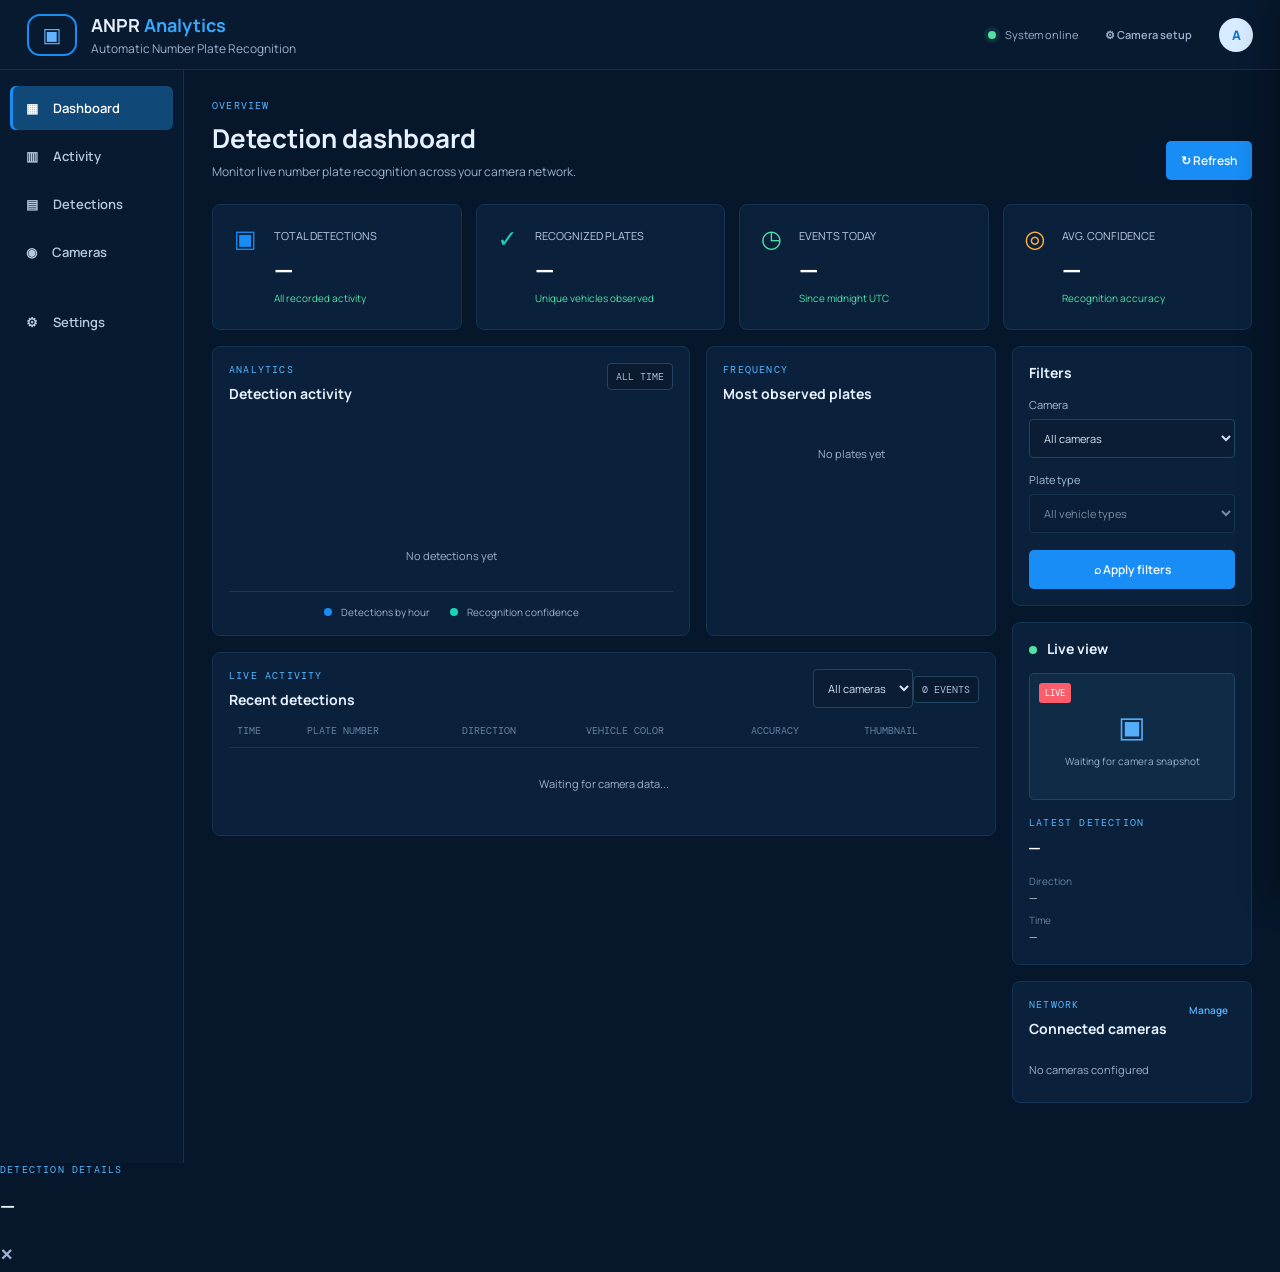
==== addon/index.html @ 755a9836 "Show detection details in event modal" ====
<!doctype html><html lang="en"><head><meta charset="utf-8"><meta name="viewport" content="width=device-width,initial-scale=1"><title>ANPR Analytics</title><link rel="stylesheet" href="./styles.css"></head><body><header><div class="brand"><span class="mark">▣</span><div><strong>ANPR <b>Analytics</b></strong><small>Automatic Number Plate Recognition</small></div></div><div class="header-actions"><span class="live"><i></i> System online</span><button class="icon-button" id="camera-settings" title="Manage cameras">⚙ <span>Camera setup</span></button><span class="avatar">A</span></div></header><div class="app-layout"><nav class="sidebar"><a class="nav-item active" href="#overview">▦ <span>Dashboard</span></a><a class="nav-item" href="#activity">▥ <span>Activity</span></a><a class="nav-item" href="#detections">▤ <span>Detections</span></a><a class="nav-item" href="#cameras">◉ <span>Cameras</span></a><button class="nav-item settings-link" id="camera-settings-side">⚙ <span>Settings</span></button></nav><main><section class="title-row" id="overview"><div><p class="eyebrow">OVERVIEW</p><h1>Detection dashboard</h1><p class="sub">Monitor live number plate recognition across your camera network.</p></div><button id="refresh">↻ Refresh</button></section><section class="stats"><div class="stat"><span class="stat-icon blue">▣</span><div><small>TOTAL DETECTIONS</small><b id="total">—</b><em>All recorded activity</em></div></div><div class="stat"><span class="stat-icon teal">✓</span><div><small>RECOGNIZED PLATES</small><b id="unique">—</b><em>Unique vehicles observed</em></div></div><div class="stat"><span class="stat-icon lime">◷</span><div><small>EVENTS TODAY</small><b id="today">—</b><em>Since midnight UTC</em></div></div><div class="stat"><span class="stat-icon orange">◎</span><div><small>AVG. CONFIDENCE</small><b id="confidence">—</b><em>Recognition accuracy</em></div></div></section><div class="content-grid"><div class="main-column"><section class="panel trend" id="activity"><div class="panel-head"><div><p class="eyebrow">ANALYTICS</p><h2>Detection activity</h2></div><span class="period">ALL TIME</span></div><div id="chart" class="chart"><div class="empty">No detections yet</div></div><div class="chart-key"><span><i class="dot blue"></i> Detections by hour</span><span><i class="dot teal"></i> Recognition confidence</span></div></section><section class="panel frequency"><div class="panel-head"><div><p class="eyebrow">FREQUENCY</p><h2>Most observed plates</h2></div></div><div id="top" class="top-list"><div class="empty">No plates yet</div></div></section><section class="panel events" id="detections"><div class="panel-head"><div><p class="eyebrow">LIVE ACTIVITY</p><h2>Recent detections</h2></div><div class="feed-tools"><select id="camera-filter"><option value="">All cameras</option></select><span id="event-count" class="period">0 EVENTS</span></div></div><div class="table-wrap"><table><thead><tr><th>TIME</th><th>PLATE NUMBER</th><th>DIRECTION</th><th>VEHICLE COLOR</th><th>ACCURACY</th><th>THUMBNAIL</th></tr></thead><tbody id="events"><tr><td colspan="6" class="empty">Waiting for camera data...</td></tr></tbody></table></div></section></div><aside class="right-rail"><section class="panel filters"><div class="panel-head"><h2>Filters</h2></div><label>Camera<select id="camera-filter-side"><option value="">All cameras</option></select></label><label>Plate type<select disabled><option>All vehicle types</option></select></label><button id="apply-filters">⌕ Apply filters</button></section><section class="panel live-view"><div class="panel-head"><h2><i class="dot lime"></i> Live view</h2></div><div class="camera-preview"><span>LIVE</span><div class="camera-preview-icon">▣</div><p>Waiting for camera snapshot</p></div><div class="last-event"><p class="eyebrow">LATEST DETECTION</p><b id="latest-plate">—</b><dl><div><dt>Direction</dt><dd id="latest-camera">—</dd></div><div><dt>Time</dt><dd id="latest-time">—</dd></div></dl></div></section><section class="panel network" id="cameras"><div class="panel-head"><div><p class="eyebrow">NETWORK</p><h2>Connected cameras</h2></div><button class="small-action" id="open-cameras">Manage</button></div><div id="network-cameras" class="network-list"><div class="empty">No cameras configured</div></div></section></aside></div></main></div><div class="event-modal" id="event-modal" aria-hidden="true"><section class="event-dialog" role="dialog" aria-modal="true" aria-labelledby="modal-plate"><div class="modal-head"><div><p class="eyebrow">DETECTION DETAILS</p><h2 id="modal-plate">—</h2></div><button class="close-button" id="close-modal" title="Close">×</button></div><div id="modal-image" class="modal-image"></div><div id="modal-details" class="modal-details"></div></section></div><div class="drawer-backdrop" id="drawer-backdrop"></div><aside class="drawer" id="camera-drawer"><div class="drawer-head"><div><p class="eyebrow">SYSTEM / SOURCES</p><h2>Camera setup</h2></div><button class="close-button" id="close-drawer" title="Close">×</button></div><p class="drawer-intro">Connect and label the cameras that send ANPR detections to Platewatch.</p><form id="camera-form"><label>Camera name<input name="name" placeholder="North entrance" required maxlength="80"></label><label>Location <span>optional</span><input name="location" placeholder="Parking level 1"></label><label>Ingest URL <span>optional</span><input name="endpoint" placeholder="http://camera.local/anpr"></label><button class="primary" type="submit">＋ Add camera</button></form><div class="camera-list-head"><p class="eyebrow">CONNECTED CAMERAS</p><span id="camera-count">0</span></div><div id="camera-list" class="camera-list"></div></aside><script src="./app.js"></script></body></html>
---- addon/styles.css ----
@import url('https://fonts.googleapis.com/css2?family=DM+Mono:wght@400;500&family=Manrope:wght@400;500;600;700;800&display=swap');
:root{--bg:#06172b;--sidebar:#071a30;--header:#081a30;--surface:#0b213b;--surface-2:#0d2947;--line:#183957;--text:#e8f1ff;--muted:#9bb1ce;--faint:#6382a3;--blue:#178df5;--teal:#17d5bb;--lime:#50e3a4;--orange:#ffaf3d;--red:#fc5d6b}*{box-sizing:border-box}body{margin:0;background:var(--bg);color:var(--text);font:13px Manrope,system-ui,sans-serif;min-height:100vh}header{height:70px;background:var(--header);border-bottom:1px solid #14314d;padding:0 27px;display:flex;align-items:center;justify-content:space-between}.brand{display:flex;gap:14px;align-items:center}.mark{display:grid;place-items:center;width:50px;height:42px;border:2px solid var(--blue);border-radius:13px;color:#63b5ff;font-size:20px}.brand strong{font-size:18px}.brand strong b{color:#35a9ff}.brand small{display:block;color:var(--muted);font-size:12px;margin-top:3px}.header-actions{display:flex;align-items:center;gap:19px}.live{font-size:11px;color:var(--muted)}.live i,.dot{display:inline-block;width:8px;height:8px;border-radius:50%;margin-right:7px}.live i{background:var(--lime);box-shadow:0 0 0 4px rgba(80,227,164,.1)}.dot.blue{background:var(--blue)}.dot.teal{background:var(--teal)}.dot.lime{background:var(--lime)}.avatar{display:grid;place-items:center;width:34px;height:34px;border-radius:50%;background:#d8ecff;color:#1675cb;font-weight:800}.icon-button{background:transparent;color:var(--muted);border:0;padding:8px;font-size:11px}.icon-button:hover{background:var(--surface);color:var(--text)}.app-layout{display:grid;grid-template-columns:184px minmax(0,1fr)}.sidebar{background:var(--sidebar);border-right:1px solid #14314d;min-height:calc(100vh - 70px);padding:16px 10px}.nav-item{display:flex;align-items:center;gap:15px;width:100%;border:0;border-radius:6px;background:transparent;color:#b6c9e0;padding:13px 16px;margin-bottom:4px;text-align:left;font:600 13px Manrope;cursor:pointer;text-decoration:none}.nav-item:hover{background:#0d2c4b;color:#fff;transform:none}.nav-item.active{background:#104877;color:#fff;box-shadow:inset 3px 0 var(--blue)}.settings-link{margin-top:26px}main{max-width:1320px;width:100%;padding:29px 28px 60px;margin:auto}.title-row{display:flex;justify-content:space-between;align-items:end;margin-bottom:24px}.eyebrow{font:10px 'DM Mono';letter-spacing:1.2px;color:#54b6ff;margin:0 0 8px}.title-row h1{font-size:26px;margin:0;letter-spacing:0}.sub{color:var(--muted);margin:7px 0 0;font-size:12px}button{border:0;border-radius:5px;background:var(--blue);color:white;padding:11px 15px;font:600 12px Manrope;cursor:pointer;transition:filter .15s,transform .15s}button:hover{filter:brightness(1.12);transform:translateY(-1px)}.stats{display:grid;grid-template-columns:repeat(4,1fr);gap:14px;margin-bottom:16px}.stat{min-height:126px;background:var(--surface);border:1px solid #123452;border-radius:8px;padding:21px;display:flex;gap:17px}.stat-icon{font-size:24px;line-height:1}.stat-icon.blue{color:var(--blue)}.stat-icon.teal{color:var(--teal)}.stat-icon.lime{color:var(--lime)}.stat-icon.orange{color:var(--orange)}.stat small{display:block;color:#becde0;font-size:11px;margin:2px 0 14px}.stat b{display:block;font-size:25px;line-height:1;color:white}.stat em{display:block;font-style:normal;color:var(--lime);font-size:10px;margin-top:9px}.content-grid{display:grid;grid-template-columns:minmax(0,1fr) 240px;gap:16px}.main-column{display:grid;grid-template-columns:minmax(0,1.65fr) minmax(240px,1fr);gap:16px;align-content:start}.panel{background:var(--surface);border:1px solid #123452;border-radius:8px;padding:16px}.panel-head{display:flex;justify-content:space-between;align-items:start;margin-bottom:15px}.panel h2{font-size:14px;margin:0}.period{font:10px 'DM Mono';color:#a7bbd2;background:#0a1b30;border:1px solid #214461;padding:6px 8px;border-radius:4px}.trend{min-height:265px}.chart{height:174px;display:flex;align-items:end;gap:8px;border-bottom:1px solid #183a59;padding:0 8px}.bar-wrap{flex:1;display:flex;flex-direction:column;align-items:center;gap:7px;height:100%;justify-content:end}.bar{width:100%;max-width:30px;background:var(--blue);border-radius:3px 3px 0 0;min-height:4px;box-shadow:0 0 12px rgba(23,141,245,.25)}.bar-label{font:9px 'DM Mono';color:var(--faint)}.chart-key{display:flex;justify-content:center;gap:20px;color:var(--muted);font-size:10px;margin-top:13px}.frequency{min-height:265px}.top-row{display:grid;grid-template-columns:1fr auto;gap:8px;margin:0 0 16px}.top-row strong{font:12px 'DM Mono';letter-spacing:.8px}.top-row span{font-size:10px;color:var(--muted)}.track{grid-column:1/-1;height:5px;border-radius:5px;overflow:hidden;background:#163650}.fill{height:100%;background:var(--teal)}.events{grid-column:1/-1}.table-wrap{overflow:auto}table{width:100%;border-collapse:collapse;text-align:left}th{font:10px 'DM Mono';font-weight:400;color:var(--faint);padding:0 8px 10px}td{border-top:1px solid #153754;padding:13px 8px;color:#c4d4e8;font-size:11px}td:nth-child(2){font:12px 'DM Mono';color:white}.confidence{color:var(--lime)}.type-tag{display:inline-block;padding:3px 8px;border-radius:10px;background:#0d579a;color:#cfeaff;font-size:10px}.right-rail{display:flex;flex-direction:column;gap:16px}.filters label{display:block;color:#a8bcd3;font-size:11px;margin:14px 0}.filters select{width:100%;margin-top:7px}.filters button{width:100%;margin-top:3px}.filters select:disabled{opacity:.55}select{border:1px solid #214461;border-radius:4px;background:#0a1d34;color:#d4e4f5;padding:10px;font:11px Manrope;outline:0}.live-view{padding-bottom:18px}.live-view h2 .dot{vertical-align:middle}.camera-preview{height:127px;background:#102b46;border:1px solid #204765;border-radius:5px;display:flex;flex-direction:column;align-items:center;justify-content:center;color:var(--muted);position:relative;overflow:hidden}.camera-preview span{position:absolute;top:9px;left:9px;background:var(--red);color:#fff;font:9px 'DM Mono';padding:4px 6px;border-radius:3px}.camera-preview-icon{font-size:29px;color:#55aefa}.camera-preview p{font-size:10px;margin:8px 0 0}.last-event{margin-top:16px}.last-event>b{font:18px 'DM Mono';letter-spacing:1px;color:white}.last-event dl{margin:13px 0 0}.last-event dl div{margin-top:8px}.last-event dt{font-size:10px;color:var(--faint)}.last-event dd{margin:2px 0;color:#d5e2f1;font-size:11px}.network-list>div{display:grid;grid-template-columns:auto 1fr;align-items:center;gap:2px 0;padding:9px 0;border-top:1px solid #153754}.network-list>div:first-child{border-top:0}.network-list .dot{grid-row:1/3;margin-right:7px}.network-list span{font-size:11px}.network-list small{color:var(--faint);font-size:10px}.small-action{padding:5px 7px;background:transparent;color:#55b6ff;font-size:10px}.empty{color:var(--muted);font-size:11px;text-align:center;width:100%;padding:28px}.drawer-backdrop{position:fixed;inset:0;background:rgba(1,8,18,.75);opacity:0;pointer-events:none;transition:opacity .25s;z-index:4}.drawer-backdrop.open{opacity:1;pointer-events:auto}.drawer{position:fixed;z-index:5;right:0;top:0;height:100%;width:min(400px,100%);background:#0a2039;border-left:1px solid #214461;padding:28px;transform:translateX(100%);transition:transform .25s;box-shadow:-12px 0 28px rgba(0,0,0,.3);overflow:auto}.drawer.open{transform:translateX(0)}.drawer-head{display:flex;justify-content:space-between;align-items:start}.drawer h2{font-size:22px;margin:0}.close-button{padding:0;background:transparent;color:var(--muted);font-size:27px}.drawer-intro{color:var(--muted);font-size:12px;line-height:1.6;margin:18px 0 25px}.drawer label{display:block;color:#a8bcd3;font-size:11px;margin:15px 0}.drawer label span{color:var(--faint)}.drawer input{display:block;width:100%;border:1px solid #214461;border-radius:4px;background:#07192c;color:white;padding:11px;margin-top:7px;font:12px Manrope;outline:0}.drawer input:focus,select:focus{border-color:#268fe8;box-shadow:0 0 0 3px rgba(23,141,245,.15)}.primary{width:100%;margin:8px 0 28px}.camera-list-head{border-top:1px solid #214461;padding-top:19px;display:flex;justify-content:space-between}.camera-list-head span{background:#123753;color:#75c7ff;border-radius:4px;padding:4px 7px;font:10px 'DM Mono'}.camera-item{display:flex;align-items:center;gap:10px;border-bottom:1px solid #153754;padding:13px 0}.camera-item>div{flex:1}.camera-item strong,.camera-item small{display:block}.camera-item strong{font-size:12px}.camera-item small{color:var(--faint);font-size:10px;margin-top:3px}.camera-status{width:8px;height:8px;border-radius:50%;background:var(--lime);box-shadow:0 0 0 4px rgba(80,227,164,.1)}.delete-camera{background:transparent;color:var(--faint);font-size:19px;padding:3px 7px}.delete-camera:hover{color:var(--red);background:transparent}@media(max-width:1050px){.content-grid{grid-template-columns:1fr}.right-rail{display:grid;grid-template-columns:repeat(3,1fr)}.right-rail .panel{min-width:0}}@media(max-width:760px){header{padding:0 16px}.brand small,.live,.icon-button span{display:none}.app-layout{display:block}.sidebar{display:flex;overflow:auto;min-height:auto;padding:8px;border-bottom:1px solid #14314d}.nav-item{width:auto;white-space:nowrap;padding:9px 12px;margin:0}.settings-link{margin:0}.nav-item span{font-size:11px}main{padding:23px 14px}.title-row{align-items:start}.title-row h1{font-size:21px}.stats{grid-template-columns:1fr 1fr;gap:8px}.stat{padding:14px;min-height:105px;gap:10px}.stat b{font-size:20px}.main-column{grid-template-columns:1fr}.right-rail{grid-template-columns:1fr}.feed-tools{flex-direction:column;align-items:end}.chart-key{font-size:9px}.drawer{padding:23px}}
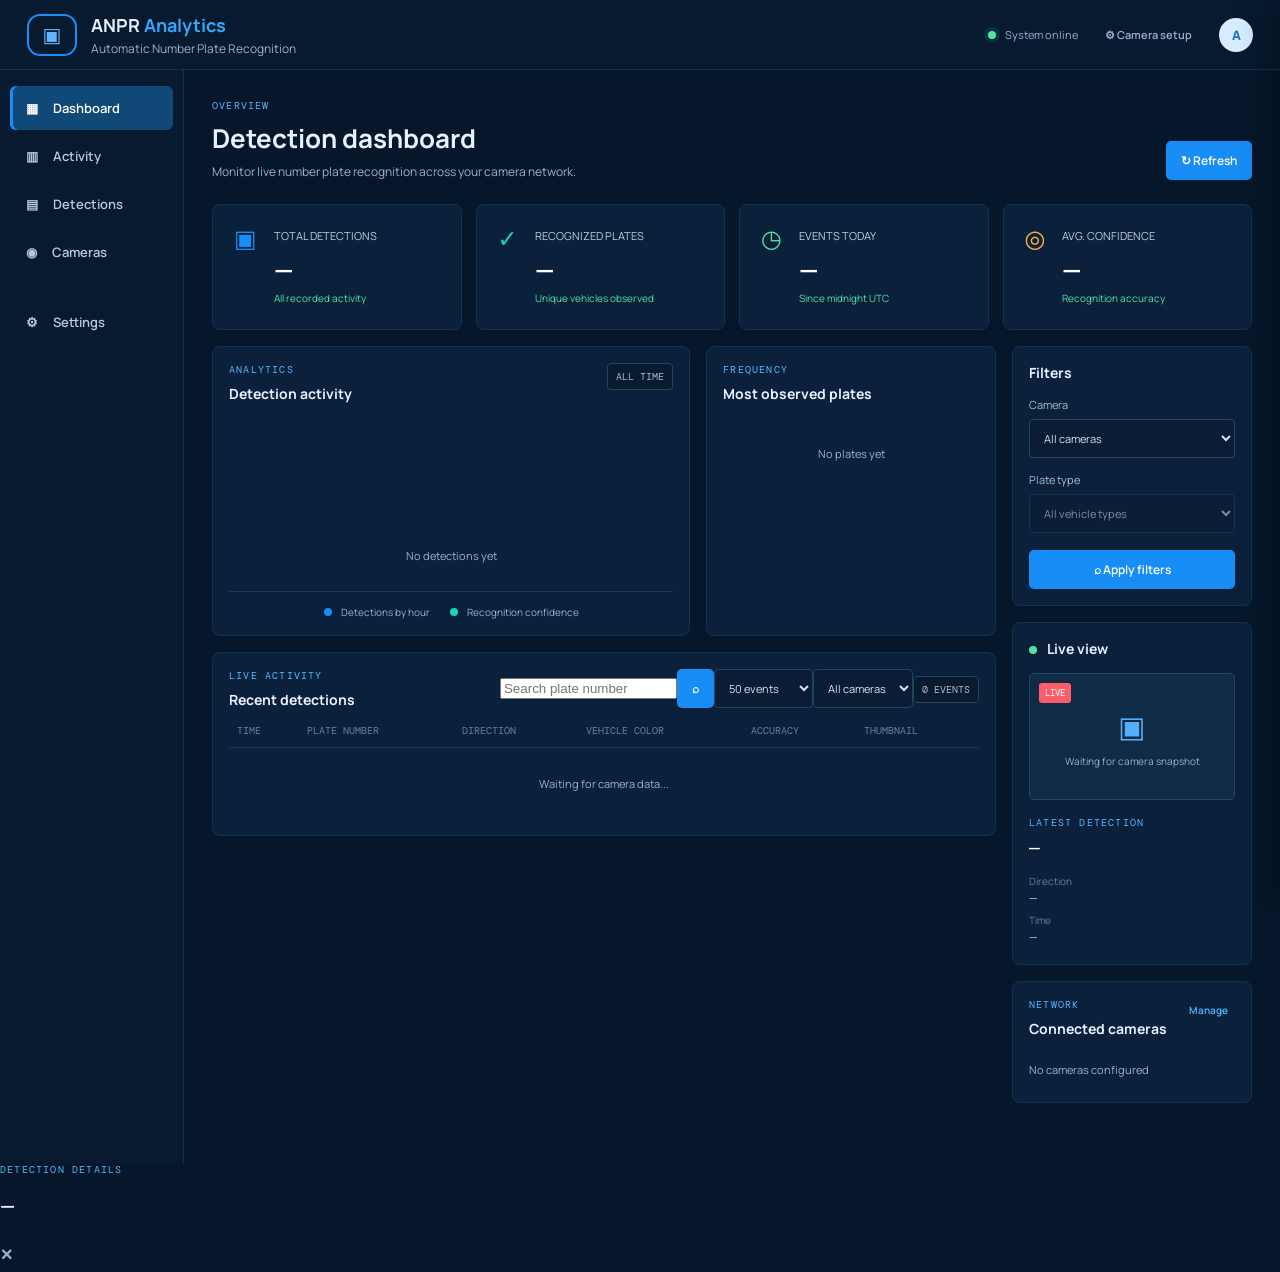
==== commit ea82fb49: "Add event count selection and plate search" ====
--- a/addon/index.html
+++ b/addon/index.html
@@ -1 +1 @@
-<!doctype html><html lang="en"><head><meta charset="utf-8"><meta name="viewport" content="width=device-width,initial-scale=1"><title>ANPR Analytics</title><link rel="stylesheet" href="./styles.css"></head><body><header><div class="brand"><span class="mark">▣</span><div><strong>ANPR <b>Analytics</b></strong><small>Automatic Number Plate Recognition</small></div></div><div class="header-actions"><span class="live"><i></i> System online</span><button class="icon-button" id="camera-settings" title="Manage cameras">⚙ <span>Camera setup</span></button><span class="avatar">A</span></div></header><div class="app-layout"><nav class="sidebar"><a class="nav-item active" href="#overview">▦ <span>Dashboard</span></a><a class="nav-item" href="#activity">▥ <span>Activity</span></a><a class="nav-item" href="#detections">▤ <span>Detections</span></a><a class="nav-item" href="#cameras">◉ <span>Cameras</span></a><button class="nav-item settings-link" id="camera-settings-side">⚙ <span>Settings</span></button></nav><main><section class="title-row" id="overview"><div><p class="eyebrow">OVERVIEW</p><h1>Detection dashboard</h1><p class="sub">Monitor live number plate recognition across your camera network.</p></div><button id="refresh">↻ Refresh</button></section><section class="stats"><div class="stat"><span class="stat-icon blue">▣</span><div><small>TOTAL DETECTIONS</small><b id="total">—</b><em>All recorded activity</em></div></div><div class="stat"><span class="stat-icon teal">✓</span><div><small>RECOGNIZED PLATES</small><b id="unique">—</b><em>Unique vehicles observed</em></div></div><div class="stat"><span class="stat-icon lime">◷</span><div><small>EVENTS TODAY</small><b id="today">—</b><em>Since midnight UTC</em></div></div><div class="stat"><span class="stat-icon orange">◎</span><div><small>AVG. CONFIDENCE</small><b id="confidence">—</b><em>Recognition accuracy</em></div></div></section><div class="content-grid"><div class="main-column"><section class="panel trend" id="activity"><div class="panel-head"><div><p class="eyebrow">ANALYTICS</p><h2>Detection activity</h2></div><span class="period">ALL TIME</span></div><div id="chart" class="chart"><div class="empty">No detections yet</div></div><div class="chart-key"><span><i class="dot blue"></i> Detections by hour</span><span><i class="dot teal"></i> Recognition confidence</span></div></section><section class="panel frequency"><div class="panel-head"><div><p class="eyebrow">FREQUENCY</p><h2>Most observed plates</h2></div></div><div id="top" class="top-list"><div class="empty">No plates yet</div></div></section><section class="panel events" id="detections"><div class="panel-head"><div><p class="eyebrow">LIVE ACTIVITY</p><h2>Recent detections</h2></div><div class="feed-tools"><select id="camera-filter"><option value="">All cameras</option></select><span id="event-count" class="period">0 EVENTS</span></div></div><div class="table-wrap"><table><thead><tr><th>TIME</th><th>PLATE NUMBER</th><th>DIRECTION</th><th>VEHICLE COLOR</th><th>ACCURACY</th><th>THUMBNAIL</th></tr></thead><tbody id="events"><tr><td colspan="6" class="empty">Waiting for camera data...</td></tr></tbody></table></div></section></div><aside class="right-rail"><section class="panel filters"><div class="panel-head"><h2>Filters</h2></div><label>Camera<select id="camera-filter-side"><option value="">All cameras</option></select></label><label>Plate type<select disabled><option>All vehicle types</option></select></label><button id="apply-filters">⌕ Apply filters</button></section><section class="panel live-view"><div class="panel-head"><h2><i class="dot lime"></i> Live view</h2></div><div class="camera-preview"><span>LIVE</span><div class="camera-preview-icon">▣</div><p>Waiting for camera snapshot</p></div><div class="last-event"><p class="eyebrow">LATEST DETECTION</p><b id="latest-plate">—</b><dl><div><dt>Direction</dt><dd id="latest-camera">—</dd></div><div><dt>Time</dt><dd id="latest-time">—</dd></div></dl></div></section><section class="panel network" id="cameras"><div class="panel-head"><div><p class="eyebrow">NETWORK</p><h2>Connected cameras</h2></div><button class="small-action" id="open-cameras">Manage</button></div><div id="network-cameras" class="network-list"><div class="empty">No cameras configured</div></div></section></aside></div></main></div><div class="event-modal" id="event-modal" aria-hidden="true"><section class="event-dialog" role="dialog" aria-modal="true" aria-labelledby="modal-plate"><div class="modal-head"><div><p class="eyebrow">DETECTION DETAILS</p><h2 id="modal-plate">—</h2></div><button class="close-button" id="close-modal" title="Close">×</button></div><div id="modal-image" class="modal-image"></div><div id="modal-details" class="modal-details"></div></section></div><div class="drawer-backdrop" id="drawer-backdrop"></div><aside class="drawer" id="camera-drawer"><div class="drawer-head"><div><p class="eyebrow">SYSTEM / SOURCES</p><h2>Camera setup</h2></div><button class="close-button" id="close-drawer" title="Close">×</button></div><p class="drawer-intro">Connect and label the cameras that send ANPR detections to Platewatch.</p><form id="camera-form"><label>Camera name<input name="name" placeholder="North entrance" required maxlength="80"></label><label>Location <span>optional</span><input name="location" placeholder="Parking level 1"></label><label>Ingest URL <span>optional</span><input name="endpoint" placeholder="http://camera.local/anpr"></label><button class="primary" type="submit">＋ Add camera</button></form><div class="camera-list-head"><p class="eyebrow">CONNECTED CAMERAS</p><span id="camera-count">0</span></div><div id="camera-list" class="camera-list"></div></aside><script src="./app.js"></script></body></html>
+<!doctype html><html lang="en"><head><meta charset="utf-8"><meta name="viewport" content="width=device-width,initial-scale=1"><title>ANPR Analytics</title><link rel="stylesheet" href="./styles.css"></head><body><header><div class="brand"><span class="mark">▣</span><div><strong>ANPR <b>Analytics</b></strong><small>Automatic Number Plate Recognition</small></div></div><div class="header-actions"><span class="live"><i></i> System online</span><button class="icon-button" id="camera-settings" title="Manage cameras">⚙ <span>Camera setup</span></button><span class="avatar">A</span></div></header><div class="app-layout"><nav class="sidebar"><a class="nav-item active" href="#overview">▦ <span>Dashboard</span></a><a class="nav-item" href="#activity">▥ <span>Activity</span></a><a class="nav-item" href="#detections">▤ <span>Detections</span></a><a class="nav-item" href="#cameras">◉ <span>Cameras</span></a><button class="nav-item settings-link" id="camera-settings-side">⚙ <span>Settings</span></button></nav><main><section class="title-row" id="overview"><div><p class="eyebrow">OVERVIEW</p><h1>Detection dashboard</h1><p class="sub">Monitor live number plate recognition across your camera network.</p></div><button id="refresh">↻ Refresh</button></section><section class="stats"><div class="stat"><span class="stat-icon blue">▣</span><div><small>TOTAL DETECTIONS</small><b id="total">—</b><em>All recorded activity</em></div></div><div class="stat"><span class="stat-icon teal">✓</span><div><small>RECOGNIZED PLATES</small><b id="unique">—</b><em>Unique vehicles observed</em></div></div><div class="stat"><span class="stat-icon lime">◷</span><div><small>EVENTS TODAY</small><b id="today">—</b><em>Since midnight UTC</em></div></div><div class="stat"><span class="stat-icon orange">◎</span><div><small>AVG. CONFIDENCE</small><b id="confidence">—</b><em>Recognition accuracy</em></div></div></section><div class="content-grid"><div class="main-column"><section class="panel trend" id="activity"><div class="panel-head"><div><p class="eyebrow">ANALYTICS</p><h2>Detection activity</h2></div><span class="period">ALL TIME</span></div><div id="chart" class="chart"><div class="empty">No detections yet</div></div><div class="chart-key"><span><i class="dot blue"></i> Detections by hour</span><span><i class="dot teal"></i> Recognition confidence</span></div></section><section class="panel frequency"><div class="panel-head"><div><p class="eyebrow">FREQUENCY</p><h2>Most observed plates</h2></div></div><div id="top" class="top-list"><div class="empty">No plates yet</div></div></section><section class="panel events" id="detections"><div class="panel-head"><div><p class="eyebrow">LIVE ACTIVITY</p><h2>Recent detections</h2></div><div class="feed-tools"><input id="plate-search" type="search" placeholder="Search plate number" autocomplete="off"><button class="search-button" id="search-plate" title="Search plate number">⌕</button><select id="event-limit" title="Number of events to display"><option value="25">25 events</option><option value="50" selected>50 events</option><option value="100">100 events</option><option value="250">250 events</option><option value="500">500 events</option></select><select id="camera-filter"><option value="">All cameras</option></select><span id="event-count" class="period">0 EVENTS</span></div></div><div class="table-wrap"><table><thead><tr><th>TIME</th><th>PLATE NUMBER</th><th>DIRECTION</th><th>VEHICLE COLOR</th><th>ACCURACY</th><th>THUMBNAIL</th></tr></thead><tbody id="events"><tr><td colspan="6" class="empty">Waiting for camera data...</td></tr></tbody></table></div></section></div><aside class="right-rail"><section class="panel filters"><div class="panel-head"><h2>Filters</h2></div><label>Camera<select id="camera-filter-side"><option value="">All cameras</option></select></label><label>Plate type<select disabled><option>All vehicle types</option></select></label><button id="apply-filters">⌕ Apply filters</button></section><section class="panel live-view"><div class="panel-head"><h2><i class="dot lime"></i> Live view</h2></div><div class="camera-preview"><span>LIVE</span><div class="camera-preview-icon">▣</div><p>Waiting for camera snapshot</p></div><div class="last-event"><p class="eyebrow">LATEST DETECTION</p><b id="latest-plate">—</b><dl><div><dt>Direction</dt><dd id="latest-camera">—</dd></div><div><dt>Time</dt><dd id="latest-time">—</dd></div></dl></div></section><section class="panel network" id="cameras"><div class="panel-head"><div><p class="eyebrow">NETWORK</p><h2>Connected cameras</h2></div><button class="small-action" id="open-cameras">Manage</button></div><div id="network-cameras" class="network-list"><div class="empty">No cameras configured</div></div></section></aside></div></main></div><div class="event-modal" id="event-modal" aria-hidden="true"><section class="event-dialog" role="dialog" aria-modal="true" aria-labelledby="modal-plate"><div class="modal-head"><div><p class="eyebrow">DETECTION DETAILS</p><h2 id="modal-plate">—</h2></div><button class="close-button" id="close-modal" title="Close">×</button></div><div id="modal-image" class="modal-image"></div><div id="modal-details" class="modal-details"></div></section></div><div class="drawer-backdrop" id="drawer-backdrop"></div><aside class="drawer" id="camera-drawer"><div class="drawer-head"><div><p class="eyebrow">SYSTEM / SOURCES</p><h2>Camera setup</h2></div><button class="close-button" id="close-drawer" title="Close">×</button></div><p class="drawer-intro">Connect and label the cameras that send ANPR detections to Platewatch.</p><form id="camera-form"><label>Camera name<input name="name" placeholder="North entrance" required maxlength="80"></label><label>Location <span>optional</span><input name="location" placeholder="Parking level 1"></label><label>Ingest URL <span>optional</span><input name="endpoint" placeholder="http://camera.local/anpr"></label><button class="primary" type="submit">＋ Add camera</button></form><div class="camera-list-head"><p class="eyebrow">CONNECTED CAMERAS</p><span id="camera-count">0</span></div><div id="camera-list" class="camera-list"></div></aside><script src="./app.js"></script></body></html>
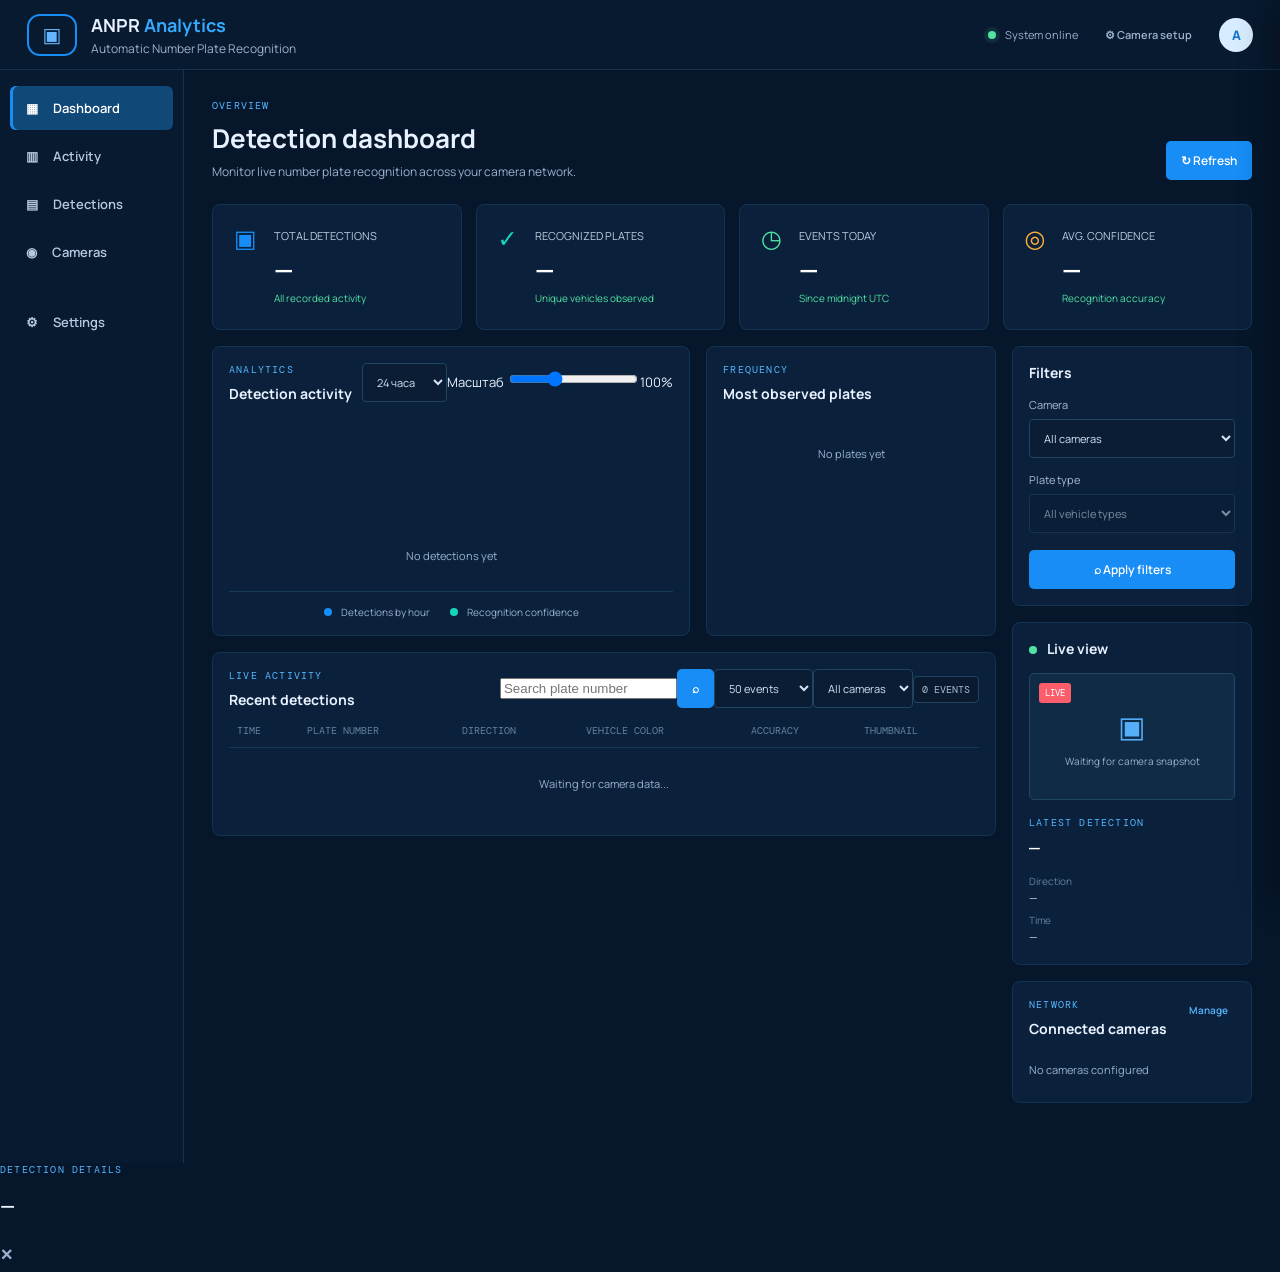
==== commit 774a477b: "Fix analytics chart overflow and add zoom controls" ====
--- a/addon/index.html
+++ b/addon/index.html
@@ -1 +1 @@
-<!doctype html><html lang="en"><head><meta charset="utf-8"><meta name="viewport" content="width=device-width,initial-scale=1"><title>ANPR Analytics</title><link rel="stylesheet" href="./styles.css"></head><body><header><div class="brand"><span class="mark">▣</span><div><strong>ANPR <b>Analytics</b></strong><small>Automatic Number Plate Recognition</small></div></div><div class="header-actions"><span class="live"><i></i> System online</span><button class="icon-button" id="camera-settings" title="Manage cameras">⚙ <span>Camera setup</span></button><span class="avatar">A</span></div></header><div class="app-layout"><nav class="sidebar"><a class="nav-item active" href="#overview">▦ <span>Dashboard</span></a><a class="nav-item" href="#activity">▥ <span>Activity</span></a><a class="nav-item" href="#detections">▤ <span>Detections</span></a><a class="nav-item" href="#cameras">◉ <span>Cameras</span></a><button class="nav-item settings-link" id="camera-settings-side">⚙ <span>Settings</span></button></nav><main><section class="title-row" id="overview"><div><p class="eyebrow">OVERVIEW</p><h1>Detection dashboard</h1><p class="sub">Monitor live number plate recognition across your camera network.</p></div><button id="refresh">↻ Refresh</button></section><section class="stats"><div class="stat"><span class="stat-icon blue">▣</span><div><small>TOTAL DETECTIONS</small><b id="total">—</b><em>All recorded activity</em></div></div><div class="stat"><span class="stat-icon teal">✓</span><div><small>RECOGNIZED PLATES</small><b id="unique">—</b><em>Unique vehicles observed</em></div></div><div class="stat"><span class="stat-icon lime">◷</span><div><small>EVENTS TODAY</small><b id="today">—</b><em>Since midnight UTC</em></div></div><div class="stat"><span class="stat-icon orange">◎</span><div><small>AVG. CONFIDENCE</small><b id="confidence">—</b><em>Recognition accuracy</em></div></div></section><div class="content-grid"><div class="main-column"><section class="panel trend" id="activity"><div class="panel-head"><div><p class="eyebrow">ANALYTICS</p><h2>Detection activity</h2></div><span class="period">ALL TIME</span></div><div id="chart" class="chart"><div class="empty">No detections yet</div></div><div class="chart-key"><span><i class="dot blue"></i> Detections by hour</span><span><i class="dot teal"></i> Recognition confidence</span></div></section><section class="panel frequency"><div class="panel-head"><div><p class="eyebrow">FREQUENCY</p><h2>Most observed plates</h2></div></div><div id="top" class="top-list"><div class="empty">No plates yet</div></div></section><section class="panel events" id="detections"><div class="panel-head"><div><p class="eyebrow">LIVE ACTIVITY</p><h2>Recent detections</h2></div><div class="feed-tools"><input id="plate-search" type="search" placeholder="Search plate number" autocomplete="off"><button class="search-button" id="search-plate" title="Search plate number">⌕</button><select id="event-limit" title="Number of events to display"><option value="25">25 events</option><option value="50" selected>50 events</option><option value="100">100 events</option><option value="250">250 events</option><option value="500">500 events</option></select><select id="camera-filter"><option value="">All cameras</option></select><span id="event-count" class="period">0 EVENTS</span></div></div><div class="table-wrap"><table><thead><tr><th>TIME</th><th>PLATE NUMBER</th><th>DIRECTION</th><th>VEHICLE COLOR</th><th>ACCURACY</th><th>THUMBNAIL</th></tr></thead><tbody id="events"><tr><td colspan="6" class="empty">Waiting for camera data...</td></tr></tbody></table></div></section></div><aside class="right-rail"><section class="panel filters"><div class="panel-head"><h2>Filters</h2></div><label>Camera<select id="camera-filter-side"><option value="">All cameras</option></select></label><label>Plate type<select disabled><option>All vehicle types</option></select></label><button id="apply-filters">⌕ Apply filters</button></section><section class="panel live-view"><div class="panel-head"><h2><i class="dot lime"></i> Live view</h2></div><div class="camera-preview"><span>LIVE</span><div class="camera-preview-icon">▣</div><p>Waiting for camera snapshot</p></div><div class="last-event"><p class="eyebrow">LATEST DETECTION</p><b id="latest-plate">—</b><dl><div><dt>Direction</dt><dd id="latest-camera">—</dd></div><div><dt>Time</dt><dd id="latest-time">—</dd></div></dl></div></section><section class="panel network" id="cameras"><div class="panel-head"><div><p class="eyebrow">NETWORK</p><h2>Connected cameras</h2></div><button class="small-action" id="open-cameras">Manage</button></div><div id="network-cameras" class="network-list"><div class="empty">No cameras configured</div></div></section></aside></div></main></div><div class="event-modal" id="event-modal" aria-hidden="true"><section class="event-dialog" role="dialog" aria-modal="true" aria-labelledby="modal-plate"><div class="modal-head"><div><p class="eyebrow">DETECTION DETAILS</p><h2 id="modal-plate">—</h2></div><button class="close-button" id="close-modal" title="Close">×</button></div><div id="modal-image" class="modal-image"></div><div id="modal-details" class="modal-details"></div></section></div><div class="drawer-backdrop" id="drawer-backdrop"></div><aside class="drawer" id="camera-drawer"><div class="drawer-head"><div><p class="eyebrow">SYSTEM / SOURCES</p><h2>Camera setup</h2></div><button class="close-button" id="close-drawer" title="Close">×</button></div><p class="drawer-intro">Connect and label the cameras that send ANPR detections to Platewatch.</p><form id="camera-form"><label>Camera name<input name="name" placeholder="North entrance" required maxlength="80"></label><label>Location <span>optional</span><input name="location" placeholder="Parking level 1"></label><label>Ingest URL <span>optional</span><input name="endpoint" placeholder="http://camera.local/anpr"></label><button class="primary" type="submit">＋ Add camera</button></form><div class="camera-list-head"><p class="eyebrow">CONNECTED CAMERAS</p><span id="camera-count">0</span></div><div id="camera-list" class="camera-list"></div></aside><script src="./app.js"></script></body></html>
+<!doctype html><html lang="en"><head><meta charset="utf-8"><meta name="viewport" content="width=device-width,initial-scale=1"><title>ANPR Analytics</title><link rel="stylesheet" href="./styles.css"></head><body><header><div class="brand"><span class="mark">▣</span><div><strong>ANPR <b>Analytics</b></strong><small>Automatic Number Plate Recognition</small></div></div><div class="header-actions"><span class="live"><i></i> System online</span><button class="icon-button" id="camera-settings" title="Manage cameras">⚙ <span>Camera setup</span></button><span class="avatar">A</span></div></header><div class="app-layout"><nav class="sidebar"><a class="nav-item active" href="#overview">▦ <span>Dashboard</span></a><a class="nav-item" href="#activity">▥ <span>Activity</span></a><a class="nav-item" href="#detections">▤ <span>Detections</span></a><a class="nav-item" href="#cameras">◉ <span>Cameras</span></a><button class="nav-item settings-link" id="camera-settings-side">⚙ <span>Settings</span></button></nav><main><section class="title-row" id="overview"><div><p class="eyebrow">OVERVIEW</p><h1>Detection dashboard</h1><p class="sub">Monitor live number plate recognition across your camera network.</p></div><button id="refresh">↻ Refresh</button></section><section class="stats"><div class="stat"><span class="stat-icon blue">▣</span><div><small>TOTAL DETECTIONS</small><b id="total">—</b><em>All recorded activity</em></div></div><div class="stat"><span class="stat-icon teal">✓</span><div><small>RECOGNIZED PLATES</small><b id="unique">—</b><em>Unique vehicles observed</em></div></div><div class="stat"><span class="stat-icon lime">◷</span><div><small>EVENTS TODAY</small><b id="today">—</b><em>Since midnight UTC</em></div></div><div class="stat"><span class="stat-icon orange">◎</span><div><small>AVG. CONFIDENCE</small><b id="confidence">—</b><em>Recognition accuracy</em></div></div></section><div class="content-grid"><div class="main-column"><section class="panel trend" id="activity"><div class="panel-head"><div><p class="eyebrow">ANALYTICS</p><h2>Detection activity</h2></div><div class="chart-controls"><select id="chart-range" aria-label="Количество часовых интервалов"><option value="6">6 часов</option><option value="12">12 часов</option><option value="24" selected>24 часа</option></select><label class="chart-zoom">Масштаб <input id="chart-zoom" type="range" min="60" max="180" value="100" step="10"><span id="chart-zoom-value">100%</span></label></div></div><div id="chart" class="chart"><div class="empty">No detections yet</div></div><div class="chart-key"><span><i class="dot blue"></i> Detections by hour</span><span><i class="dot teal"></i> Recognition confidence</span></div></section><section class="panel frequency"><div class="panel-head"><div><p class="eyebrow">FREQUENCY</p><h2>Most observed plates</h2></div></div><div id="top" class="top-list"><div class="empty">No plates yet</div></div></section><section class="panel events" id="detections"><div class="panel-head"><div><p class="eyebrow">LIVE ACTIVITY</p><h2>Recent detections</h2></div><div class="feed-tools"><input id="plate-search" type="search" placeholder="Search plate number" autocomplete="off"><button class="search-button" id="search-plate" title="Search plate number">⌕</button><select id="event-limit" title="Number of events to display"><option value="25">25 events</option><option value="50" selected>50 events</option><option value="100">100 events</option><option value="250">250 events</option><option value="500">500 events</option></select><select id="camera-filter"><option value="">All cameras</option></select><span id="event-count" class="period">0 EVENTS</span></div></div><div class="table-wrap"><table><thead><tr><th>TIME</th><th>PLATE NUMBER</th><th>DIRECTION</th><th>VEHICLE COLOR</th><th>ACCURACY</th><th>THUMBNAIL</th></tr></thead><tbody id="events"><tr><td colspan="6" class="empty">Waiting for camera data...</td></tr></tbody></table></div></section></div><aside class="right-rail"><section class="panel filters"><div class="panel-head"><h2>Filters</h2></div><label>Camera<select id="camera-filter-side"><option value="">All cameras</option></select></label><label>Plate type<select disabled><option>All vehicle types</option></select></label><button id="apply-filters">⌕ Apply filters</button></section><section class="panel live-view"><div class="panel-head"><h2><i class="dot lime"></i> Live view</h2></div><div class="camera-preview"><span>LIVE</span><div class="camera-preview-icon">▣</div><p>Waiting for camera snapshot</p></div><div class="last-event"><p class="eyebrow">LATEST DETECTION</p><b id="latest-plate">—</b><dl><div><dt>Direction</dt><dd id="latest-camera">—</dd></div><div><dt>Time</dt><dd id="latest-time">—</dd></div></dl></div></section><section class="panel network" id="cameras"><div class="panel-head"><div><p class="eyebrow">NETWORK</p><h2>Connected cameras</h2></div><button class="small-action" id="open-cameras">Manage</button></div><div id="network-cameras" class="network-list"><div class="empty">No cameras configured</div></div></section></aside></div></main></div><div class="event-modal" id="event-modal" aria-hidden="true"><section class="event-dialog" role="dialog" aria-modal="true" aria-labelledby="modal-plate"><div class="modal-head"><div><p class="eyebrow">DETECTION DETAILS</p><h2 id="modal-plate">—</h2></div><button class="close-button" id="close-modal" title="Close">×</button></div><div id="modal-image" class="modal-image"></div><div id="modal-details" class="modal-details"></div></section></div><div class="drawer-backdrop" id="drawer-backdrop"></div><aside class="drawer" id="camera-drawer"><div class="drawer-head"><div><p class="eyebrow">SYSTEM / SOURCES</p><h2>Camera setup</h2></div><button class="close-button" id="close-drawer" title="Close">×</button></div><p class="drawer-intro">Connect and label the cameras that send ANPR detections to Platewatch.</p><form id="camera-form"><label>Camera name<input name="name" placeholder="North entrance" required maxlength="80"></label><label>Location <span>optional</span><input name="location" placeholder="Parking level 1"></label><label>Ingest URL <span>optional</span><input name="endpoint" placeholder="http://camera.local/anpr"></label><button class="primary" type="submit">＋ Add camera</button></form><form id="retention-form" class="retention-form"><div><p class="eyebrow">DATA RETENTION</p><label>Keep detections for<input id="retention-days" name="retention_days" type="number" min="1" max="3650" value="30" required> days</label></div><button type="submit">Save</button></form><form id="mqtt-form" class="mqtt-form"><p class="eyebrow">MQTT INTEGRATION</p><label class="mqtt-enabled"><input id="mqtt-enabled" type="checkbox"> Enable MQTT publishing</label><label>Broker host<input id="mqtt-host" type="text" value="core-mosquitto" required></label><div class="mqtt-pair"><label>Port<input id="mqtt-port" type="number" min="1" max="65535" value="1883" required></label><label>Client ID<input id="mqtt-client-id" type="text" value="platewatch-anpr" required></label></div><label>Username<input id="mqtt-username" type="text" autocomplete="username"></label><label>Password<input id="mqtt-password" type="password" autocomplete="current-password" placeholder="Leave blank to keep saved password"></label><label>State topic<input id="mqtt-topic" type="text" value="platewatch/last_detection" required></label><label>Discovery prefix<input id="mqtt-discovery-prefix" type="text" value="homeassistant" required></label><div class="mqtt-actions"><button type="submit">Save MQTT</button><button id="mqtt-test" type="button" class="secondary-button">Test connection</button></div></form><div class="camera-list-head"><p class="eyebrow">CONNECTED CAMERAS</p><span id="camera-count">0</span></div><div id="camera-list" class="camera-list"></div></aside><script src="./app.js"></script></body></html>
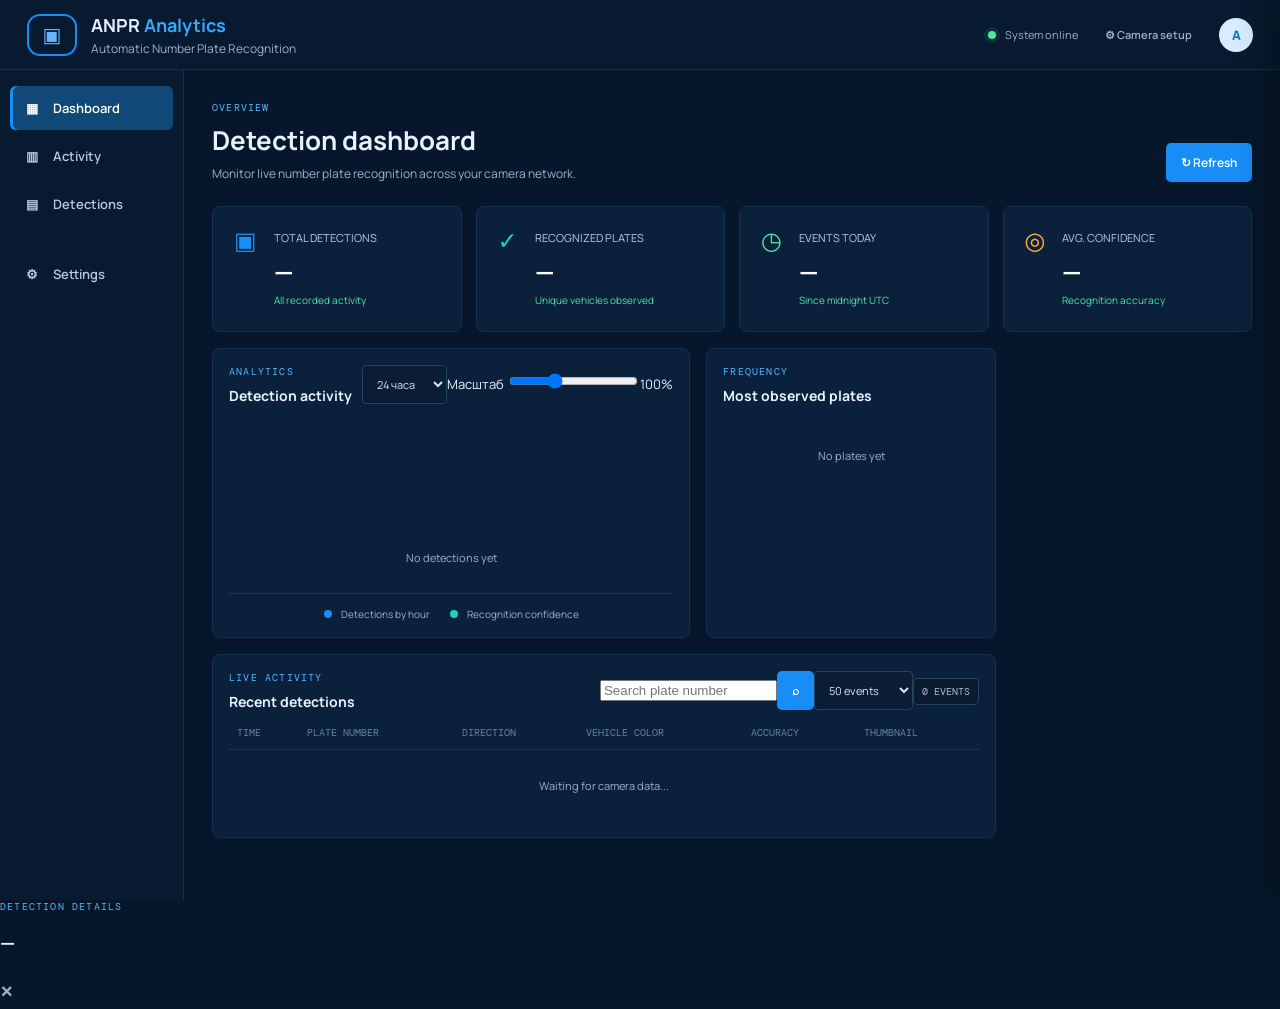
==== commit 6d18c85d: "Remove dashboard network and camera filters" ====
--- a/addon/index.html
+++ b/addon/index.html
@@ -1 +1 @@
-<!doctype html><html lang="en"><head><meta charset="utf-8"><meta name="viewport" content="width=device-width,initial-scale=1"><title>ANPR Analytics</title><link rel="stylesheet" href="./styles.css"></head><body><header><div class="brand"><span class="mark">▣</span><div><strong>ANPR <b>Analytics</b></strong><small>Automatic Number Plate Recognition</small></div></div><div class="header-actions"><span class="live"><i></i> System online</span><button class="icon-button" id="camera-settings" title="Manage cameras">⚙ <span>Camera setup</span></button><span class="avatar">A</span></div></header><div class="app-layout"><nav class="sidebar"><a class="nav-item active" href="#overview">▦ <span>Dashboard</span></a><a class="nav-item" href="#activity">▥ <span>Activity</span></a><a class="nav-item" href="#detections">▤ <span>Detections</span></a><a class="nav-item" href="#cameras">◉ <span>Cameras</span></a><button class="nav-item settings-link" id="camera-settings-side">⚙ <span>Settings</span></button></nav><main><section class="title-row" id="overview"><div><p class="eyebrow">OVERVIEW</p><h1>Detection dashboard</h1><p class="sub">Monitor live number plate recognition across your camera network.</p></div><button id="refresh">↻ Refresh</button></section><section class="stats"><div class="stat"><span class="stat-icon blue">▣</span><div><small>TOTAL DETECTIONS</small><b id="total">—</b><em>All recorded activity</em></div></div><div class="stat"><span class="stat-icon teal">✓</span><div><small>RECOGNIZED PLATES</small><b id="unique">—</b><em>Unique vehicles observed</em></div></div><div class="stat"><span class="stat-icon lime">◷</span><div><small>EVENTS TODAY</small><b id="today">—</b><em>Since midnight UTC</em></div></div><div class="stat"><span class="stat-icon orange">◎</span><div><small>AVG. CONFIDENCE</small><b id="confidence">—</b><em>Recognition accuracy</em></div></div></section><div class="content-grid"><div class="main-column"><section class="panel trend" id="activity"><div class="panel-head"><div><p class="eyebrow">ANALYTICS</p><h2>Detection activity</h2></div><div class="chart-controls"><select id="chart-range" aria-label="Количество часовых интервалов"><option value="6">6 часов</option><option value="12">12 часов</option><option value="24" selected>24 часа</option></select><label class="chart-zoom">Масштаб <input id="chart-zoom" type="range" min="60" max="180" value="100" step="10"><span id="chart-zoom-value">100%</span></label></div></div><div id="chart" class="chart"><div class="empty">No detections yet</div></div><div class="chart-key"><span><i class="dot blue"></i> Detections by hour</span><span><i class="dot teal"></i> Recognition confidence</span></div></section><section class="panel frequency"><div class="panel-head"><div><p class="eyebrow">FREQUENCY</p><h2>Most observed plates</h2></div></div><div id="top" class="top-list"><div class="empty">No plates yet</div></div></section><section class="panel events" id="detections"><div class="panel-head"><div><p class="eyebrow">LIVE ACTIVITY</p><h2>Recent detections</h2></div><div class="feed-tools"><input id="plate-search" type="search" placeholder="Search plate number" autocomplete="off"><button class="search-button" id="search-plate" title="Search plate number">⌕</button><select id="event-limit" title="Number of events to display"><option value="25">25 events</option><option value="50" selected>50 events</option><option value="100">100 events</option><option value="250">250 events</option><option value="500">500 events</option></select><select id="camera-filter"><option value="">All cameras</option></select><span id="event-count" class="period">0 EVENTS</span></div></div><div class="table-wrap"><table><thead><tr><th>TIME</th><th>PLATE NUMBER</th><th>DIRECTION</th><th>VEHICLE COLOR</th><th>ACCURACY</th><th>THUMBNAIL</th></tr></thead><tbody id="events"><tr><td colspan="6" class="empty">Waiting for camera data...</td></tr></tbody></table></div></section></div><aside class="right-rail"><section class="panel filters"><div class="panel-head"><h2>Filters</h2></div><label>Camera<select id="camera-filter-side"><option value="">All cameras</option></select></label><label>Plate type<select disabled><option>All vehicle types</option></select></label><button id="apply-filters">⌕ Apply filters</button></section><section class="panel live-view"><div class="panel-head"><h2><i class="dot lime"></i> Live view</h2></div><div class="camera-preview"><span>LIVE</span><div class="camera-preview-icon">▣</div><p>Waiting for camera snapshot</p></div><div class="last-event"><p class="eyebrow">LATEST DETECTION</p><b id="latest-plate">—</b><dl><div><dt>Direction</dt><dd id="latest-camera">—</dd></div><div><dt>Time</dt><dd id="latest-time">—</dd></div></dl></div></section><section class="panel network" id="cameras"><div class="panel-head"><div><p class="eyebrow">NETWORK</p><h2>Connected cameras</h2></div><button class="small-action" id="open-cameras">Manage</button></div><div id="network-cameras" class="network-list"><div class="empty">No cameras configured</div></div></section></aside></div></main></div><div class="event-modal" id="event-modal" aria-hidden="true"><section class="event-dialog" role="dialog" aria-modal="true" aria-labelledby="modal-plate"><div class="modal-head"><div><p class="eyebrow">DETECTION DETAILS</p><h2 id="modal-plate">—</h2></div><button class="close-button" id="close-modal" title="Close">×</button></div><div id="modal-image" class="modal-image"></div><div id="modal-details" class="modal-details"></div></section></div><div class="drawer-backdrop" id="drawer-backdrop"></div><aside class="drawer" id="camera-drawer"><div class="drawer-head"><div><p class="eyebrow">SYSTEM / SOURCES</p><h2>Camera setup</h2></div><button class="close-button" id="close-drawer" title="Close">×</button></div><p class="drawer-intro">Connect and label the cameras that send ANPR detections to Platewatch.</p><form id="camera-form"><label>Camera name<input name="name" placeholder="North entrance" required maxlength="80"></label><label>Location <span>optional</span><input name="location" placeholder="Parking level 1"></label><label>Ingest URL <span>optional</span><input name="endpoint" placeholder="http://camera.local/anpr"></label><button class="primary" type="submit">＋ Add camera</button></form><form id="retention-form" class="retention-form"><div><p class="eyebrow">DATA RETENTION</p><label>Keep detections for<input id="retention-days" name="retention_days" type="number" min="1" max="3650" value="30" required> days</label></div><button type="submit">Save</button></form><form id="mqtt-form" class="mqtt-form"><p class="eyebrow">MQTT INTEGRATION</p><label class="mqtt-enabled"><input id="mqtt-enabled" type="checkbox"> Enable MQTT publishing</label><label>Broker host<input id="mqtt-host" type="text" value="core-mosquitto" required></label><div class="mqtt-pair"><label>Port<input id="mqtt-port" type="number" min="1" max="65535" value="1883" required></label><label>Client ID<input id="mqtt-client-id" type="text" value="platewatch-anpr" required></label></div><label>Username<input id="mqtt-username" type="text" autocomplete="username"></label><label>Password<input id="mqtt-password" type="password" autocomplete="current-password" placeholder="Leave blank to keep saved password"></label><label>State topic<input id="mqtt-topic" type="text" value="platewatch/last_detection" required></label><label>Discovery prefix<input id="mqtt-discovery-prefix" type="text" value="homeassistant" required></label><div class="mqtt-actions"><button type="submit">Save MQTT</button><button id="mqtt-test" type="button" class="secondary-button">Test connection</button></div></form><div class="camera-list-head"><p class="eyebrow">CONNECTED CAMERAS</p><span id="camera-count">0</span></div><div id="camera-list" class="camera-list"></div></aside><script src="./app.js"></script></body></html>
+<!doctype html><html lang="en"><head><meta charset="utf-8"><meta name="viewport" content="width=device-width,initial-scale=1"><title>ANPR Analytics</title><link rel="stylesheet" href="./styles.css"></head><body><header><div class="brand"><span class="mark">▣</span><div><strong>ANPR <b>Analytics</b></strong><small>Automatic Number Plate Recognition</small></div></div><div class="header-actions"><span class="live"><i></i> System online</span><button class="icon-button" id="camera-settings" title="Manage cameras">⚙ <span>Camera setup</span></button><span class="avatar">A</span></div></header><div class="app-layout"><nav class="sidebar"><a class="nav-item active" href="#overview">▦ <span>Dashboard</span></a><a class="nav-item" href="#activity">▥ <span>Activity</span></a><a class="nav-item" href="#detections">▤ <span>Detections</span></a><button class="nav-item settings-link" id="camera-settings-side">⚙ <span>Settings</span></button></nav><main><section class="title-row" id="overview"><div><p class="eyebrow">OVERVIEW</p><h1>Detection dashboard</h1><p class="sub">Monitor live number plate recognition across your camera network.</p></div><button id="refresh">↻ Refresh</button></section><section class="stats"><div class="stat"><span class="stat-icon blue">▣</span><div><small>TOTAL DETECTIONS</small><b id="total">—</b><em>All recorded activity</em></div></div><div class="stat"><span class="stat-icon teal">✓</span><div><small>RECOGNIZED PLATES</small><b id="unique">—</b><em>Unique vehicles observed</em></div></div><div class="stat"><span class="stat-icon lime">◷</span><div><small>EVENTS TODAY</small><b id="today">—</b><em>Since midnight UTC</em></div></div><div class="stat"><span class="stat-icon orange">◎</span><div><small>AVG. CONFIDENCE</small><b id="confidence">—</b><em>Recognition accuracy</em></div></div></section><div class="content-grid"><div class="main-column"><section class="panel trend" id="activity"><div class="panel-head"><div><p class="eyebrow">ANALYTICS</p><h2>Detection activity</h2></div><div class="chart-controls"><select id="chart-range" aria-label="Количество часовых интервалов"><option value="6">6 часов</option><option value="12">12 часов</option><option value="24" selected>24 часа</option></select><label class="chart-zoom">Масштаб <input id="chart-zoom" type="range" min="60" max="180" value="100" step="10"><span id="chart-zoom-value">100%</span></label></div></div><div id="chart" class="chart"><div class="empty">No detections yet</div></div><div class="chart-key"><span><i class="dot blue"></i> Detections by hour</span><span><i class="dot teal"></i> Recognition confidence</span></div></section><section class="panel frequency"><div class="panel-head"><div><p class="eyebrow">FREQUENCY</p><h2>Most observed plates</h2></div></div><div id="top" class="top-list"><div class="empty">No plates yet</div></div></section><section class="panel events" id="detections"><div class="panel-head"><div><p class="eyebrow">LIVE ACTIVITY</p><h2>Recent detections</h2></div><div class="feed-tools"><input id="plate-search" type="search" placeholder="Search plate number" autocomplete="off"><button class="search-button" id="search-plate" title="Search plate number">⌕</button><select id="event-limit" title="Number of events to display"><option value="25">25 events</option><option value="50" selected>50 events</option><option value="100">100 events</option><option value="250">250 events</option><option value="500">500 events</option></select><span id="event-count" class="period">0 EVENTS</span></div></div><div class="table-wrap"><table><thead><tr><th>TIME</th><th>PLATE NUMBER</th><th>DIRECTION</th><th>VEHICLE COLOR</th><th>ACCURACY</th><th>THUMBNAIL</th></tr></thead><tbody id="events"><tr><td colspan="6" class="empty">Waiting for camera data...</td></tr></tbody></table></div></section></div></div></main></div><div class="event-modal" id="event-modal" aria-hidden="true"><section class="event-dialog" role="dialog" aria-modal="true" aria-labelledby="modal-plate"><div class="modal-head"><div><p class="eyebrow">DETECTION DETAILS</p><h2 id="modal-plate">—</h2></div><button class="close-button" id="close-modal" title="Close">×</button></div><div id="modal-image" class="modal-image"></div><div id="modal-details" class="modal-details"></div></section></div><div class="drawer-backdrop" id="drawer-backdrop"></div><aside class="drawer" id="camera-drawer"><div class="drawer-head"><div><p class="eyebrow">SYSTEM / SOURCES</p><h2>Camera setup</h2></div><button class="close-button" id="close-drawer" title="Close">×</button></div><p class="drawer-intro">Connect and label the cameras that send ANPR detections to Platewatch.</p><form id="camera-form"><label>Camera name<input name="name" placeholder="North entrance" required maxlength="80"></label><label>Location <span>optional</span><input name="location" placeholder="Parking level 1"></label><label>Ingest URL <span>optional</span><input name="endpoint" placeholder="http://camera.local/anpr"></label><button class="primary" type="submit">＋ Add camera</button></form><form id="retention-form" class="retention-form"><div><p class="eyebrow">DATA RETENTION</p><label>Keep detections for<input id="retention-days" name="retention_days" type="number" min="1" max="3650" value="30" required> days</label></div><button type="submit">Save</button></form><form id="mqtt-form" class="mqtt-form"><p class="eyebrow">MQTT INTEGRATION</p><label class="mqtt-enabled"><input id="mqtt-enabled" type="checkbox"> Enable MQTT publishing</label><label>Broker host<input id="mqtt-host" type="text" value="core-mosquitto" required></label><div class="mqtt-pair"><label>Port<input id="mqtt-port" type="number" min="1" max="65535" value="1883" required></label><label>Client ID<input id="mqtt-client-id" type="text" value="platewatch-anpr" required></label></div><label>Username<input id="mqtt-username" type="text" autocomplete="username"></label><label>Password<input id="mqtt-password" type="password" autocomplete="current-password" placeholder="Leave blank to keep saved password"></label><label>State topic<input id="mqtt-topic" type="text" value="platewatch/last_detection" required></label><label>Discovery prefix<input id="mqtt-discovery-prefix" type="text" value="homeassistant" required></label><div class="mqtt-actions"><button type="submit">Save MQTT</button><button id="mqtt-test" type="button" class="secondary-button">Test connection</button></div></form><div class="camera-list-head"><p class="eyebrow">CONNECTED CAMERAS</p><span id="camera-count">0</span></div><div id="camera-list" class="camera-list"></div></aside><script src="./app.js"></script></body></html>
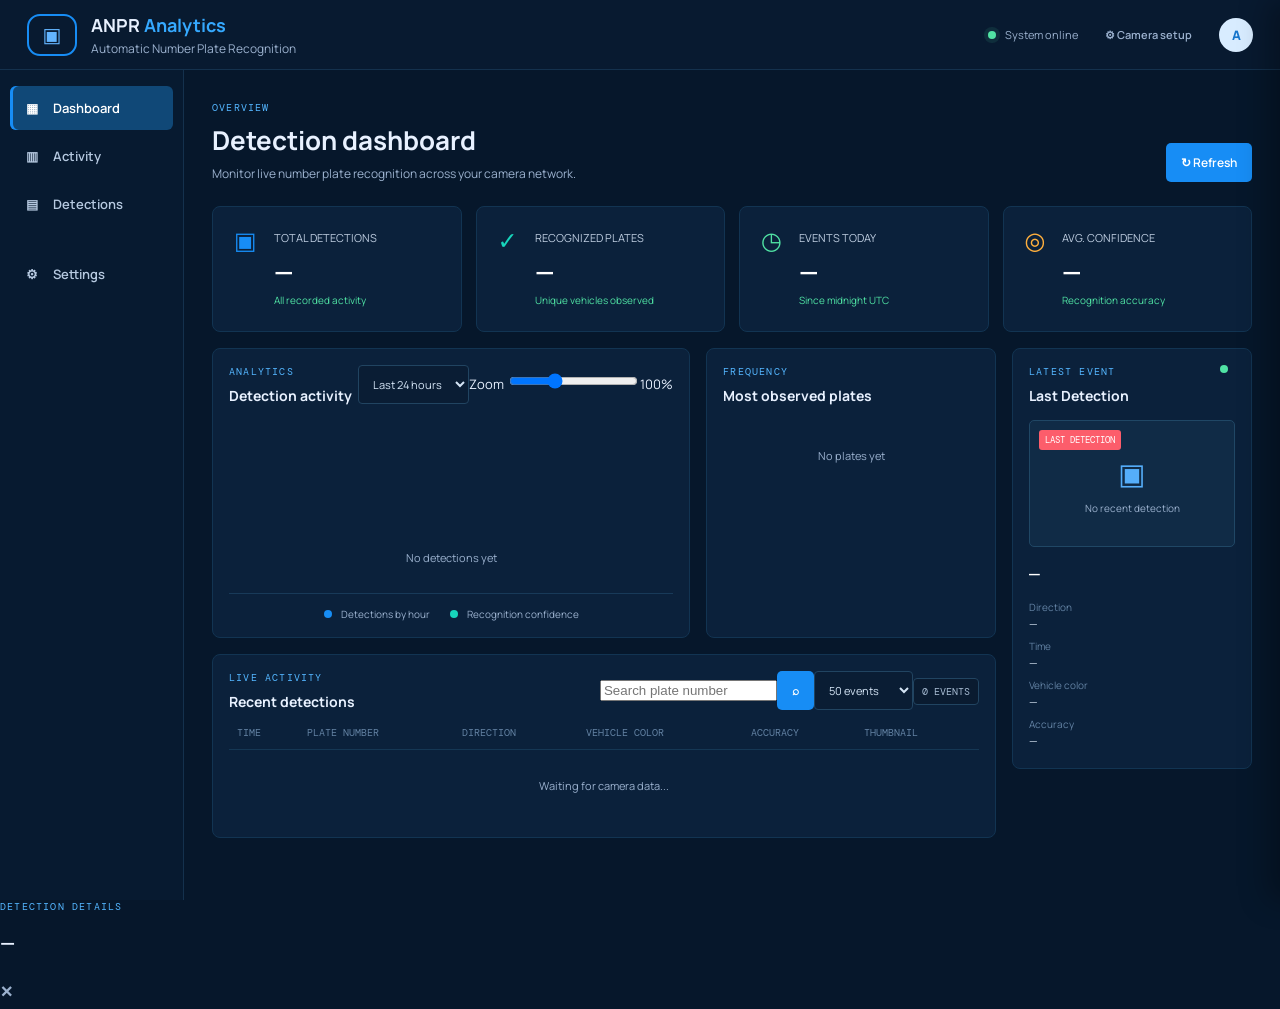
==== commit 47507e29: "Restore last detection and polish analytics controls" ====
--- a/addon/index.html
+++ b/addon/index.html
@@ -1 +1 @@
-<!doctype html><html lang="en"><head><meta charset="utf-8"><meta name="viewport" content="width=device-width,initial-scale=1"><title>ANPR Analytics</title><link rel="stylesheet" href="./styles.css"></head><body><header><div class="brand"><span class="mark">▣</span><div><strong>ANPR <b>Analytics</b></strong><small>Automatic Number Plate Recognition</small></div></div><div class="header-actions"><span class="live"><i></i> System online</span><button class="icon-button" id="camera-settings" title="Manage cameras">⚙ <span>Camera setup</span></button><span class="avatar">A</span></div></header><div class="app-layout"><nav class="sidebar"><a class="nav-item active" href="#overview">▦ <span>Dashboard</span></a><a class="nav-item" href="#activity">▥ <span>Activity</span></a><a class="nav-item" href="#detections">▤ <span>Detections</span></a><button class="nav-item settings-link" id="camera-settings-side">⚙ <span>Settings</span></button></nav><main><section class="title-row" id="overview"><div><p class="eyebrow">OVERVIEW</p><h1>Detection dashboard</h1><p class="sub">Monitor live number plate recognition across your camera network.</p></div><button id="refresh">↻ Refresh</button></section><section class="stats"><div class="stat"><span class="stat-icon blue">▣</span><div><small>TOTAL DETECTIONS</small><b id="total">—</b><em>All recorded activity</em></div></div><div class="stat"><span class="stat-icon teal">✓</span><div><small>RECOGNIZED PLATES</small><b id="unique">—</b><em>Unique vehicles observed</em></div></div><div class="stat"><span class="stat-icon lime">◷</span><div><small>EVENTS TODAY</small><b id="today">—</b><em>Since midnight UTC</em></div></div><div class="stat"><span class="stat-icon orange">◎</span><div><small>AVG. CONFIDENCE</small><b id="confidence">—</b><em>Recognition accuracy</em></div></div></section><div class="content-grid"><div class="main-column"><section class="panel trend" id="activity"><div class="panel-head"><div><p class="eyebrow">ANALYTICS</p><h2>Detection activity</h2></div><div class="chart-controls"><select id="chart-range" aria-label="Количество часовых интервалов"><option value="6">6 часов</option><option value="12">12 часов</option><option value="24" selected>24 часа</option></select><label class="chart-zoom">Масштаб <input id="chart-zoom" type="range" min="60" max="180" value="100" step="10"><span id="chart-zoom-value">100%</span></label></div></div><div id="chart" class="chart"><div class="empty">No detections yet</div></div><div class="chart-key"><span><i class="dot blue"></i> Detections by hour</span><span><i class="dot teal"></i> Recognition confidence</span></div></section><section class="panel frequency"><div class="panel-head"><div><p class="eyebrow">FREQUENCY</p><h2>Most observed plates</h2></div></div><div id="top" class="top-list"><div class="empty">No plates yet</div></div></section><section class="panel events" id="detections"><div class="panel-head"><div><p class="eyebrow">LIVE ACTIVITY</p><h2>Recent detections</h2></div><div class="feed-tools"><input id="plate-search" type="search" placeholder="Search plate number" autocomplete="off"><button class="search-button" id="search-plate" title="Search plate number">⌕</button><select id="event-limit" title="Number of events to display"><option value="25">25 events</option><option value="50" selected>50 events</option><option value="100">100 events</option><option value="250">250 events</option><option value="500">500 events</option></select><span id="event-count" class="period">0 EVENTS</span></div></div><div class="table-wrap"><table><thead><tr><th>TIME</th><th>PLATE NUMBER</th><th>DIRECTION</th><th>VEHICLE COLOR</th><th>ACCURACY</th><th>THUMBNAIL</th></tr></thead><tbody id="events"><tr><td colspan="6" class="empty">Waiting for camera data...</td></tr></tbody></table></div></section></div></div></main></div><div class="event-modal" id="event-modal" aria-hidden="true"><section class="event-dialog" role="dialog" aria-modal="true" aria-labelledby="modal-plate"><div class="modal-head"><div><p class="eyebrow">DETECTION DETAILS</p><h2 id="modal-plate">—</h2></div><button class="close-button" id="close-modal" title="Close">×</button></div><div id="modal-image" class="modal-image"></div><div id="modal-details" class="modal-details"></div></section></div><div class="drawer-backdrop" id="drawer-backdrop"></div><aside class="drawer" id="camera-drawer"><div class="drawer-head"><div><p class="eyebrow">SYSTEM / SOURCES</p><h2>Camera setup</h2></div><button class="close-button" id="close-drawer" title="Close">×</button></div><p class="drawer-intro">Connect and label the cameras that send ANPR detections to Platewatch.</p><form id="camera-form"><label>Camera name<input name="name" placeholder="North entrance" required maxlength="80"></label><label>Location <span>optional</span><input name="location" placeholder="Parking level 1"></label><label>Ingest URL <span>optional</span><input name="endpoint" placeholder="http://camera.local/anpr"></label><button class="primary" type="submit">＋ Add camera</button></form><form id="retention-form" class="retention-form"><div><p class="eyebrow">DATA RETENTION</p><label>Keep detections for<input id="retention-days" name="retention_days" type="number" min="1" max="3650" value="30" required> days</label></div><button type="submit">Save</button></form><form id="mqtt-form" class="mqtt-form"><p class="eyebrow">MQTT INTEGRATION</p><label class="mqtt-enabled"><input id="mqtt-enabled" type="checkbox"> Enable MQTT publishing</label><label>Broker host<input id="mqtt-host" type="text" value="core-mosquitto" required></label><div class="mqtt-pair"><label>Port<input id="mqtt-port" type="number" min="1" max="65535" value="1883" required></label><label>Client ID<input id="mqtt-client-id" type="text" value="platewatch-anpr" required></label></div><label>Username<input id="mqtt-username" type="text" autocomplete="username"></label><label>Password<input id="mqtt-password" type="password" autocomplete="current-password" placeholder="Leave blank to keep saved password"></label><label>State topic<input id="mqtt-topic" type="text" value="platewatch/last_detection" required></label><label>Discovery prefix<input id="mqtt-discovery-prefix" type="text" value="homeassistant" required></label><div class="mqtt-actions"><button type="submit">Save MQTT</button><button id="mqtt-test" type="button" class="secondary-button">Test connection</button></div></form><div class="camera-list-head"><p class="eyebrow">CONNECTED CAMERAS</p><span id="camera-count">0</span></div><div id="camera-list" class="camera-list"></div></aside><script src="./app.js"></script></body></html>
+<!doctype html><html lang="en"><head><meta charset="utf-8"><meta name="viewport" content="width=device-width,initial-scale=1"><title>ANPR Analytics</title><link rel="stylesheet" href="./styles.css"></head><body><header><div class="brand"><span class="mark">▣</span><div><strong>ANPR <b>Analytics</b></strong><small>Automatic Number Plate Recognition</small></div></div><div class="header-actions"><span class="live"><i></i> System online</span><button class="icon-button" id="camera-settings" title="Manage cameras">⚙ <span>Camera setup</span></button><span class="avatar">A</span></div></header><div class="app-layout"><nav class="sidebar"><a class="nav-item active" href="#overview">▦ <span>Dashboard</span></a><a class="nav-item" href="#activity">▥ <span>Activity</span></a><a class="nav-item" href="#detections">▤ <span>Detections</span></a><button class="nav-item settings-link" id="camera-settings-side">⚙ <span>Settings</span></button></nav><main><section class="title-row" id="overview"><div><p class="eyebrow">OVERVIEW</p><h1>Detection dashboard</h1><p class="sub">Monitor live number plate recognition across your camera network.</p></div><button id="refresh">↻ Refresh</button></section><section class="stats"><div class="stat"><span class="stat-icon blue">▣</span><div><small>TOTAL DETECTIONS</small><b id="total">—</b><em>All recorded activity</em></div></div><div class="stat"><span class="stat-icon teal">✓</span><div><small>RECOGNIZED PLATES</small><b id="unique">—</b><em>Unique vehicles observed</em></div></div><div class="stat"><span class="stat-icon lime">◷</span><div><small>EVENTS TODAY</small><b id="today">—</b><em>Since midnight UTC</em></div></div><div class="stat"><span class="stat-icon orange">◎</span><div><small>AVG. CONFIDENCE</small><b id="confidence">—</b><em>Recognition accuracy</em></div></div></section><div class="content-grid"><div class="main-column"><section class="panel trend" id="activity"><div class="panel-head"><div><p class="eyebrow">ANALYTICS</p><h2>Detection activity</h2></div><div class="chart-controls"><select id="chart-range" aria-label="Analytics time interval"><option value="6">Last 6 hours</option><option value="12">Last 12 hours</option><option value="24" selected>Last 24 hours</option></select><label class="chart-zoom">Zoom <input id="chart-zoom" type="range" min="60" max="180" value="100" step="10"><span id="chart-zoom-value">100%</span></label></div></div><div id="chart" class="chart"><div class="empty">No detections yet</div></div><div class="chart-key"><span><i class="dot blue"></i> Detections by hour</span><span><i class="dot teal"></i> Recognition confidence</span></div></section><section class="panel frequency"><div class="panel-head"><div><p class="eyebrow">FREQUENCY</p><h2>Most observed plates</h2></div></div><div id="top" class="top-list"><div class="empty">No plates yet</div></div></section><section class="panel events" id="detections"><div class="panel-head"><div><p class="eyebrow">LIVE ACTIVITY</p><h2>Recent detections</h2></div><div class="feed-tools"><input id="plate-search" type="search" placeholder="Search plate number" autocomplete="off"><button class="search-button" id="search-plate" title="Search plate number">⌕</button><select id="event-limit" title="Number of events to display"><option value="25">25 events</option><option value="50" selected>50 events</option><option value="100">100 events</option><option value="250">250 events</option><option value="500">500 events</option></select><span id="event-count" class="period">0 EVENTS</span></div></div><div class="table-wrap"><table><thead><tr><th>TIME</th><th>PLATE NUMBER</th><th>DIRECTION</th><th>VEHICLE COLOR</th><th>ACCURACY</th><th>THUMBNAIL</th></tr></thead><tbody id="events"><tr><td colspan="6" class="empty">Waiting for camera data...</td></tr></tbody></table></div></section></div><aside class="right-rail"><section class="panel live-view"><div class="panel-head"><div><p class="eyebrow">LATEST EVENT</p><h2>Last Detection</h2></div><i class="dot lime"></i></div><div class="camera-preview"><span>LAST DETECTION</span><div class="camera-preview-icon">▣</div><p>No recent detection</p></div><div class="last-event"><b id="latest-plate">—</b><dl><div><dt>Direction</dt><dd id="latest-camera">—</dd></div><div><dt>Time</dt><dd id="latest-time">—</dd></div><div><dt>Vehicle color</dt><dd id="latest-color">—</dd></div><div><dt>Accuracy</dt><dd id="latest-confidence">—</dd></div></dl></div></section></aside></div></main></div><div class="event-modal" id="event-modal" aria-hidden="true"><section class="event-dialog" role="dialog" aria-modal="true" aria-labelledby="modal-plate"><div class="modal-head"><div><p class="eyebrow">DETECTION DETAILS</p><h2 id="modal-plate">—</h2></div><button class="close-button" id="close-modal" title="Close">×</button></div><div id="modal-image" class="modal-image"></div><div id="modal-details" class="modal-details"></div></section></div><div class="drawer-backdrop" id="drawer-backdrop"></div><aside class="drawer" id="camera-drawer"><div class="drawer-head"><div><p class="eyebrow">SYSTEM / SOURCES</p><h2>Camera setup</h2></div><button class="close-button" id="close-drawer" title="Close">×</button></div><p class="drawer-intro">Connect and label the cameras that send ANPR detections to Platewatch.</p><form id="camera-form"><label>Camera name<input name="name" placeholder="North entrance" required maxlength="80"></label><label>Location <span>optional</span><input name="location" placeholder="Parking level 1"></label><label>Ingest URL <span>optional</span><input name="endpoint" placeholder="http://camera.local/anpr"></label><button class="primary" type="submit">＋ Add camera</button></form><form id="retention-form" class="retention-form"><div><p class="eyebrow">DATA RETENTION</p><label>Keep detections for<input id="retention-days" name="retention_days" type="number" min="1" max="3650" value="30" required> days</label></div><button type="submit">Save</button></form><form id="mqtt-form" class="mqtt-form"><p class="eyebrow">MQTT INTEGRATION</p><label class="mqtt-enabled"><input id="mqtt-enabled" type="checkbox"> Enable MQTT publishing</label><label>Broker host<input id="mqtt-host" type="text" value="core-mosquitto" required></label><div class="mqtt-pair"><label>Port<input id="mqtt-port" type="number" min="1" max="65535" value="1883" required></label><label>Client ID<input id="mqtt-client-id" type="text" value="platewatch-anpr" required></label></div><label>Username<input id="mqtt-username" type="text" autocomplete="username"></label><label>Password<input id="mqtt-password" type="password" autocomplete="current-password" placeholder="Leave blank to keep saved password"></label><label>State topic<input id="mqtt-topic" type="text" value="platewatch/last_detection" required></label><label>Discovery prefix<input id="mqtt-discovery-prefix" type="text" value="homeassistant" required></label><div class="mqtt-actions"><button type="submit">Save MQTT</button><button id="mqtt-test" type="button" class="secondary-button">Test connection</button></div></form><div class="camera-list-head"><p class="eyebrow">CONNECTED CAMERAS</p><span id="camera-count">0</span></div><div id="camera-list" class="camera-list"></div></aside><script src="./app.js"></script></body></html>
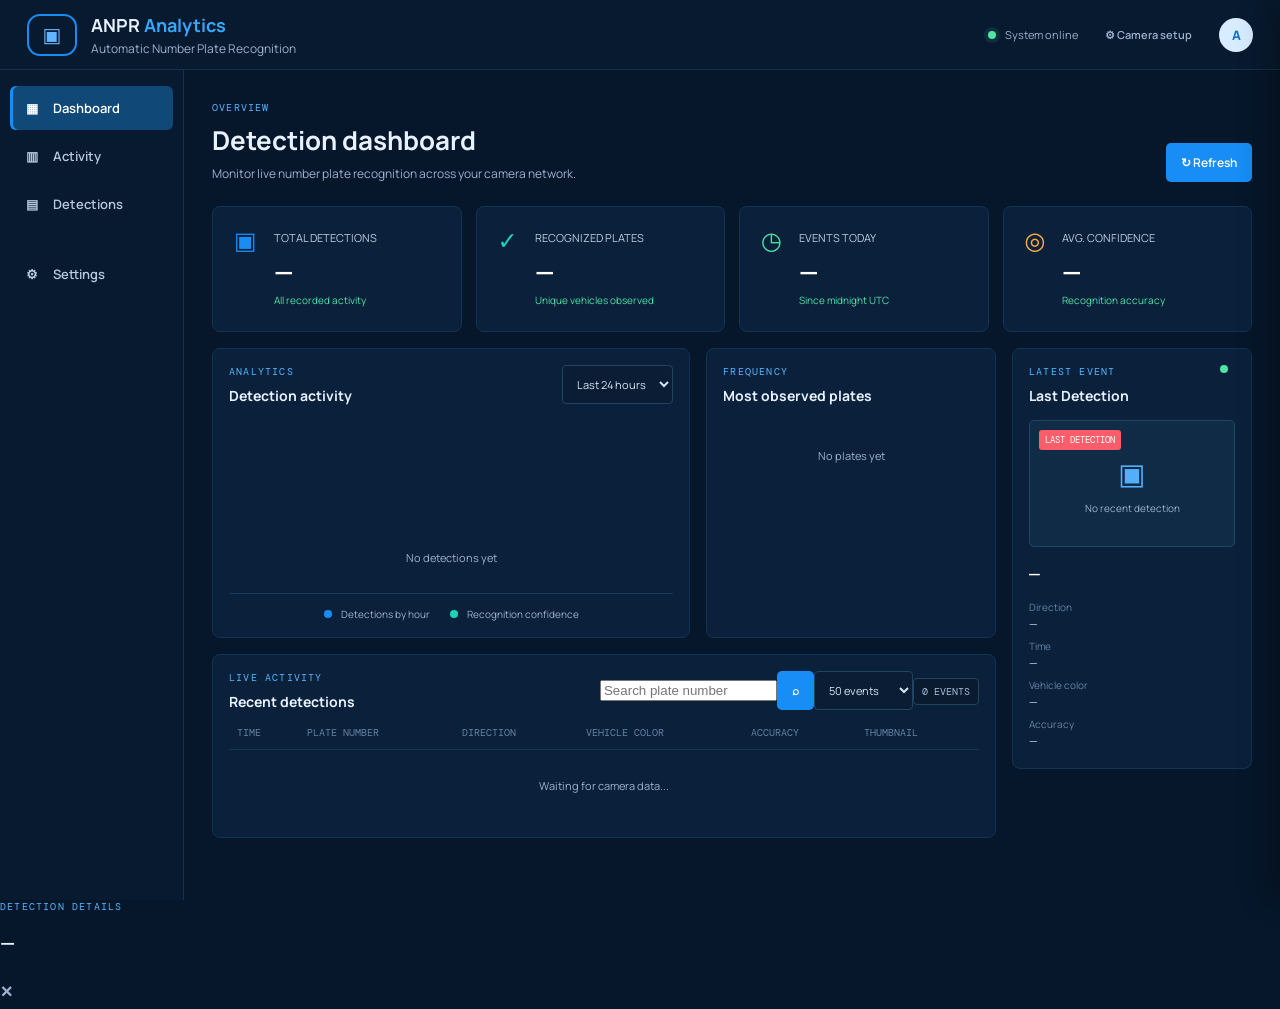
==== commit 671bbb52: "Place last detection beside analytics" ====
--- a/addon/index.html
+++ b/addon/index.html
@@ -1 +1 @@
-<!doctype html><html lang="en"><head><meta charset="utf-8"><meta name="viewport" content="width=device-width,initial-scale=1"><title>ANPR Analytics</title><link rel="stylesheet" href="./styles.css"></head><body><header><div class="brand"><span class="mark">▣</span><div><strong>ANPR <b>Analytics</b></strong><small>Automatic Number Plate Recognition</small></div></div><div class="header-actions"><span class="live"><i></i> System online</span><button class="icon-button" id="camera-settings" title="Manage cameras">⚙ <span>Camera setup</span></button><span class="avatar">A</span></div></header><div class="app-layout"><nav class="sidebar"><a class="nav-item active" href="#overview">▦ <span>Dashboard</span></a><a class="nav-item" href="#activity">▥ <span>Activity</span></a><a class="nav-item" href="#detections">▤ <span>Detections</span></a><button class="nav-item settings-link" id="camera-settings-side">⚙ <span>Settings</span></button></nav><main><section class="title-row" id="overview"><div><p class="eyebrow">OVERVIEW</p><h1>Detection dashboard</h1><p class="sub">Monitor live number plate recognition across your camera network.</p></div><button id="refresh">↻ Refresh</button></section><section class="stats"><div class="stat"><span class="stat-icon blue">▣</span><div><small>TOTAL DETECTIONS</small><b id="total">—</b><em>All recorded activity</em></div></div><div class="stat"><span class="stat-icon teal">✓</span><div><small>RECOGNIZED PLATES</small><b id="unique">—</b><em>Unique vehicles observed</em></div></div><div class="stat"><span class="stat-icon lime">◷</span><div><small>EVENTS TODAY</small><b id="today">—</b><em>Since midnight UTC</em></div></div><div class="stat"><span class="stat-icon orange">◎</span><div><small>AVG. CONFIDENCE</small><b id="confidence">—</b><em>Recognition accuracy</em></div></div></section><div class="content-grid"><div class="main-column"><section class="panel trend" id="activity"><div class="panel-head"><div><p class="eyebrow">ANALYTICS</p><h2>Detection activity</h2></div><div class="chart-controls"><select id="chart-range" aria-label="Analytics time interval"><option value="6">Last 6 hours</option><option value="12">Last 12 hours</option><option value="24" selected>Last 24 hours</option></select><label class="chart-zoom">Zoom <input id="chart-zoom" type="range" min="60" max="180" value="100" step="10"><span id="chart-zoom-value">100%</span></label></div></div><div id="chart" class="chart"><div class="empty">No detections yet</div></div><div class="chart-key"><span><i class="dot blue"></i> Detections by hour</span><span><i class="dot teal"></i> Recognition confidence</span></div></section><section class="panel frequency"><div class="panel-head"><div><p class="eyebrow">FREQUENCY</p><h2>Most observed plates</h2></div></div><div id="top" class="top-list"><div class="empty">No plates yet</div></div></section><section class="panel events" id="detections"><div class="panel-head"><div><p class="eyebrow">LIVE ACTIVITY</p><h2>Recent detections</h2></div><div class="feed-tools"><input id="plate-search" type="search" placeholder="Search plate number" autocomplete="off"><button class="search-button" id="search-plate" title="Search plate number">⌕</button><select id="event-limit" title="Number of events to display"><option value="25">25 events</option><option value="50" selected>50 events</option><option value="100">100 events</option><option value="250">250 events</option><option value="500">500 events</option></select><span id="event-count" class="period">0 EVENTS</span></div></div><div class="table-wrap"><table><thead><tr><th>TIME</th><th>PLATE NUMBER</th><th>DIRECTION</th><th>VEHICLE COLOR</th><th>ACCURACY</th><th>THUMBNAIL</th></tr></thead><tbody id="events"><tr><td colspan="6" class="empty">Waiting for camera data...</td></tr></tbody></table></div></section></div><aside class="right-rail"><section class="panel live-view"><div class="panel-head"><div><p class="eyebrow">LATEST EVENT</p><h2>Last Detection</h2></div><i class="dot lime"></i></div><div class="camera-preview"><span>LAST DETECTION</span><div class="camera-preview-icon">▣</div><p>No recent detection</p></div><div class="last-event"><b id="latest-plate">—</b><dl><div><dt>Direction</dt><dd id="latest-camera">—</dd></div><div><dt>Time</dt><dd id="latest-time">—</dd></div><div><dt>Vehicle color</dt><dd id="latest-color">—</dd></div><div><dt>Accuracy</dt><dd id="latest-confidence">—</dd></div></dl></div></section></aside></div></main></div><div class="event-modal" id="event-modal" aria-hidden="true"><section class="event-dialog" role="dialog" aria-modal="true" aria-labelledby="modal-plate"><div class="modal-head"><div><p class="eyebrow">DETECTION DETAILS</p><h2 id="modal-plate">—</h2></div><button class="close-button" id="close-modal" title="Close">×</button></div><div id="modal-image" class="modal-image"></div><div id="modal-details" class="modal-details"></div></section></div><div class="drawer-backdrop" id="drawer-backdrop"></div><aside class="drawer" id="camera-drawer"><div class="drawer-head"><div><p class="eyebrow">SYSTEM / SOURCES</p><h2>Camera setup</h2></div><button class="close-button" id="close-drawer" title="Close">×</button></div><p class="drawer-intro">Connect and label the cameras that send ANPR detections to Platewatch.</p><form id="camera-form"><label>Camera name<input name="name" placeholder="North entrance" required maxlength="80"></label><label>Location <span>optional</span><input name="location" placeholder="Parking level 1"></label><label>Ingest URL <span>optional</span><input name="endpoint" placeholder="http://camera.local/anpr"></label><button class="primary" type="submit">＋ Add camera</button></form><form id="retention-form" class="retention-form"><div><p class="eyebrow">DATA RETENTION</p><label>Keep detections for<input id="retention-days" name="retention_days" type="number" min="1" max="3650" value="30" required> days</label></div><button type="submit">Save</button></form><form id="mqtt-form" class="mqtt-form"><p class="eyebrow">MQTT INTEGRATION</p><label class="mqtt-enabled"><input id="mqtt-enabled" type="checkbox"> Enable MQTT publishing</label><label>Broker host<input id="mqtt-host" type="text" value="core-mosquitto" required></label><div class="mqtt-pair"><label>Port<input id="mqtt-port" type="number" min="1" max="65535" value="1883" required></label><label>Client ID<input id="mqtt-client-id" type="text" value="platewatch-anpr" required></label></div><label>Username<input id="mqtt-username" type="text" autocomplete="username"></label><label>Password<input id="mqtt-password" type="password" autocomplete="current-password" placeholder="Leave blank to keep saved password"></label><label>State topic<input id="mqtt-topic" type="text" value="platewatch/last_detection" required></label><label>Discovery prefix<input id="mqtt-discovery-prefix" type="text" value="homeassistant" required></label><div class="mqtt-actions"><button type="submit">Save MQTT</button><button id="mqtt-test" type="button" class="secondary-button">Test connection</button></div></form><div class="camera-list-head"><p class="eyebrow">CONNECTED CAMERAS</p><span id="camera-count">0</span></div><div id="camera-list" class="camera-list"></div></aside><script src="./app.js"></script></body></html>
+<!doctype html><html lang="en"><head><meta charset="utf-8"><meta name="viewport" content="width=device-width,initial-scale=1"><title>ANPR Analytics</title><link rel="stylesheet" href="./styles.css"></head><body><header><div class="brand"><span class="mark">▣</span><div><strong>ANPR <b>Analytics</b></strong><small>Automatic Number Plate Recognition</small></div></div><div class="header-actions"><span class="live"><i></i> System online</span><button class="icon-button" id="camera-settings" title="Manage cameras">⚙ <span>Camera setup</span></button><span class="avatar">A</span></div></header><div class="app-layout"><nav class="sidebar"><a class="nav-item active" href="#overview">▦ <span>Dashboard</span></a><a class="nav-item" href="#activity">▥ <span>Activity</span></a><a class="nav-item" href="#detections">▤ <span>Detections</span></a><button class="nav-item settings-link" id="camera-settings-side">⚙ <span>Settings</span></button></nav><main><section class="title-row" id="overview"><div><p class="eyebrow">OVERVIEW</p><h1>Detection dashboard</h1><p class="sub">Monitor live number plate recognition across your camera network.</p></div><button id="refresh">↻ Refresh</button></section><section class="stats"><div class="stat"><span class="stat-icon blue">▣</span><div><small>TOTAL DETECTIONS</small><b id="total">—</b><em>All recorded activity</em></div></div><div class="stat"><span class="stat-icon teal">✓</span><div><small>RECOGNIZED PLATES</small><b id="unique">—</b><em>Unique vehicles observed</em></div></div><div class="stat"><span class="stat-icon lime">◷</span><div><small>EVENTS TODAY</small><b id="today">—</b><em>Since midnight UTC</em></div></div><div class="stat"><span class="stat-icon orange">◎</span><div><small>AVG. CONFIDENCE</small><b id="confidence">—</b><em>Recognition accuracy</em></div></div></section><div class="content-grid"><div class="main-column"><section class="panel trend" id="activity"><div class="panel-head"><div><p class="eyebrow">ANALYTICS</p><h2>Detection activity</h2></div><div class="chart-controls"><select id="chart-range" aria-label="Analytics time interval"><option value="6">Last 6 hours</option><option value="12">Last 12 hours</option><option value="24" selected>Last 24 hours</option></select></div></div><div id="chart" class="chart"><div class="empty">No detections yet</div></div><div class="chart-key"><span><i class="dot blue"></i> Detections by hour</span><span><i class="dot teal"></i> Recognition confidence</span></div></section><section class="panel frequency"><div class="panel-head"><div><p class="eyebrow">FREQUENCY</p><h2>Most observed plates</h2></div></div><div id="top" class="top-list"><div class="empty">No plates yet</div></div></section><section class="panel events" id="detections"><div class="panel-head"><div><p class="eyebrow">LIVE ACTIVITY</p><h2>Recent detections</h2></div><div class="feed-tools"><input id="plate-search" type="search" placeholder="Search plate number" autocomplete="off"><button class="search-button" id="search-plate" title="Search plate number">⌕</button><select id="event-limit" title="Number of events to display"><option value="25">25 events</option><option value="50" selected>50 events</option><option value="100">100 events</option><option value="250">250 events</option><option value="500">500 events</option></select><span id="event-count" class="period">0 EVENTS</span></div></div><div class="table-wrap"><table><thead><tr><th>TIME</th><th>PLATE NUMBER</th><th>DIRECTION</th><th>VEHICLE COLOR</th><th>ACCURACY</th><th>THUMBNAIL</th></tr></thead><tbody id="events"><tr><td colspan="6" class="empty">Waiting for camera data...</td></tr></tbody></table></div></section></div><aside class="right-rail"><section class="panel live-view"><div class="panel-head"><div><p class="eyebrow">LATEST EVENT</p><h2>Last Detection</h2></div><i class="dot lime"></i></div><div class="camera-preview"><span>LAST DETECTION</span><div class="camera-preview-icon">▣</div><p>No recent detection</p></div><div class="last-event"><b id="latest-plate">—</b><dl><div><dt>Direction</dt><dd id="latest-camera">—</dd></div><div><dt>Time</dt><dd id="latest-time">—</dd></div><div><dt>Vehicle color</dt><dd id="latest-color">—</dd></div><div><dt>Accuracy</dt><dd id="latest-confidence">—</dd></div></dl></div></section></aside></div></main></div><div class="event-modal" id="event-modal" aria-hidden="true"><section class="event-dialog" role="dialog" aria-modal="true" aria-labelledby="modal-plate"><div class="modal-head"><div><p class="eyebrow">DETECTION DETAILS</p><h2 id="modal-plate">—</h2></div><button class="close-button" id="close-modal" title="Close">×</button></div><div id="modal-image" class="modal-image"></div><div id="modal-details" class="modal-details"></div></section></div><div class="drawer-backdrop" id="drawer-backdrop"></div><aside class="drawer" id="camera-drawer"><div class="drawer-head"><div><p class="eyebrow">SYSTEM / SOURCES</p><h2>Camera setup</h2></div><button class="close-button" id="close-drawer" title="Close">×</button></div><p class="drawer-intro">Connect and label the cameras that send ANPR detections to Platewatch.</p><form id="camera-form"><label>Camera name<input name="name" placeholder="North entrance" required maxlength="80"></label><label>Location <span>optional</span><input name="location" placeholder="Parking level 1"></label><label>Ingest URL <span>optional</span><input name="endpoint" placeholder="http://camera.local/anpr"></label><button class="primary" type="submit">＋ Add camera</button></form><form id="retention-form" class="retention-form"><div><p class="eyebrow">DATA RETENTION</p><label>Keep detections for<input id="retention-days" name="retention_days" type="number" min="1" max="3650" value="30" required> days</label></div><button type="submit">Save</button></form><form id="mqtt-form" class="mqtt-form"><p class="eyebrow">MQTT INTEGRATION</p><label class="mqtt-enabled"><input id="mqtt-enabled" type="checkbox"> Enable MQTT publishing</label><label>Broker host<input id="mqtt-host" type="text" value="core-mosquitto" required></label><div class="mqtt-pair"><label>Port<input id="mqtt-port" type="number" min="1" max="65535" value="1883" required></label><label>Client ID<input id="mqtt-client-id" type="text" value="platewatch-anpr" required></label></div><label>Username<input id="mqtt-username" type="text" autocomplete="username"></label><label>Password<input id="mqtt-password" type="password" autocomplete="current-password" placeholder="Leave blank to keep saved password"></label><label>State topic<input id="mqtt-topic" type="text" value="platewatch/last_detection" required></label><label>Discovery prefix<input id="mqtt-discovery-prefix" type="text" value="homeassistant" required></label><div class="mqtt-actions"><button type="submit">Save MQTT</button><button id="mqtt-test" type="button" class="secondary-button">Test connection</button></div></form><div class="camera-list-head"><p class="eyebrow">CONNECTED CAMERAS</p><span id="camera-count">0</span></div><div id="camera-list" class="camera-list"></div></aside><script src="./app.js"></script></body></html>
